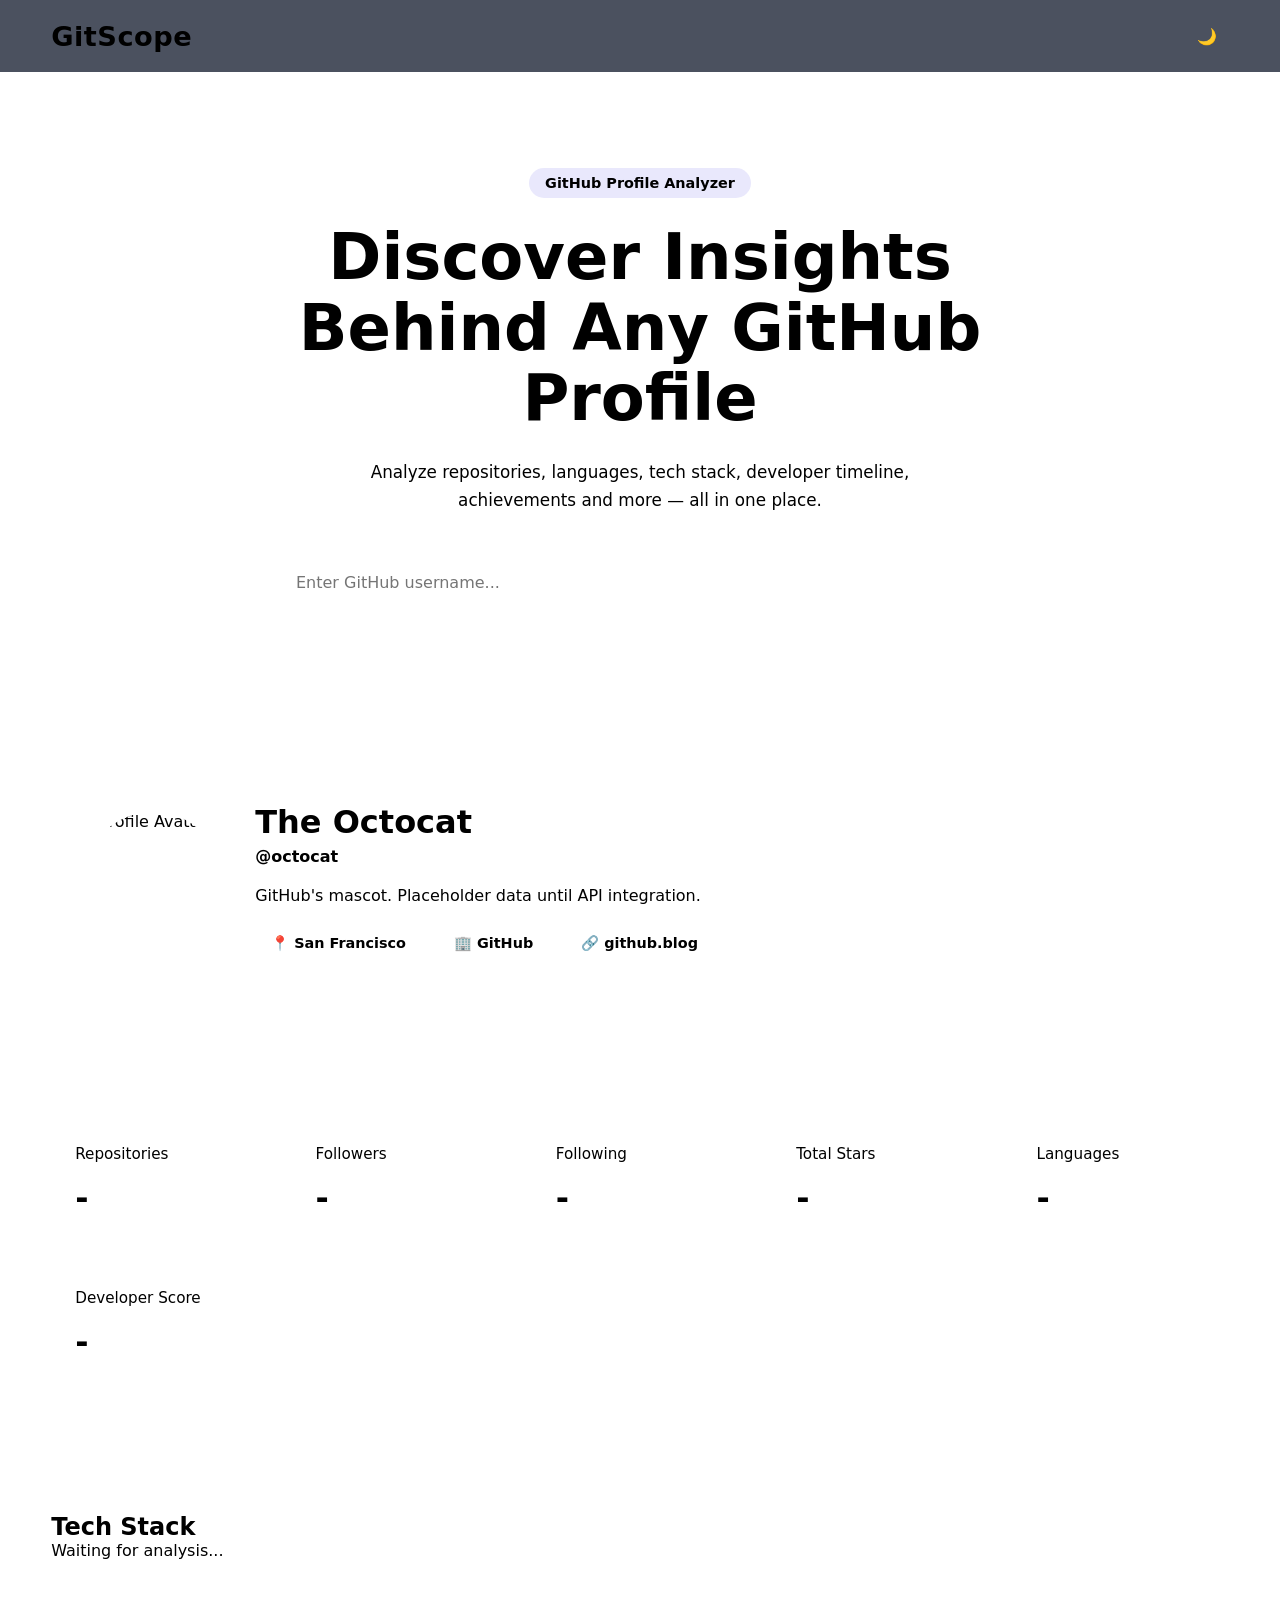
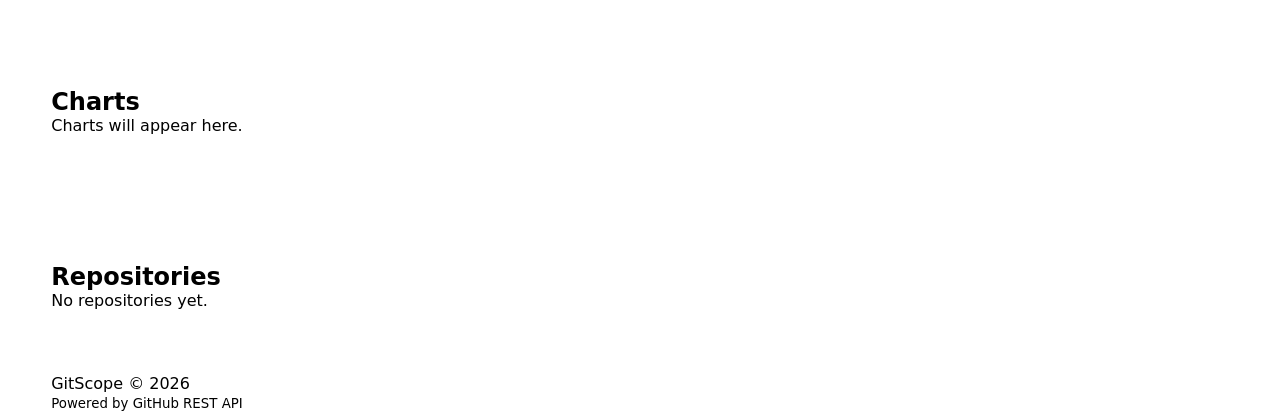
==== Index.html @ 9912577b "new project" ====
<!DOCTYPE html>
<html lang="en">
<head>
    <meta charset="UTF-8">
    <meta name="viewport" content="width=device-width, initial-scale=1.0">

    <title>GitScope - GitHub Profile Analyzer</title>

    <link rel="stylesheet" href="css/variables.css">
    <link rel="stylesheet" href="css/style.css">
    <link rel="stylesheet" href="css/components.css">
    <link rel="stylesheet" href="css/responsive.css">
</head>
<body>

    <!-- Header -->
    <header class="header">

        <div class="container">

            <div class="logo">
                <h1>GitScope</h1>
            </div>

            <nav class="nav">

                <button
                    id="theme-toggle"
                    aria-label="Toggle Theme">
                    🌙
                </button>

            </nav>

        </div>

    </header>

    <!-- Main -->
    <main>

        <!-- Hero -->
        <section id="hero" class="hero">

            <div class="container hero-content">

                <span class="badge">
                    GitHub Profile Analyzer
                </span>

                <h2>
                    Discover Insights Behind Any GitHub Profile
                </h2>

                <p>
                    Analyze repositories, languages, tech stack,
                    developer timeline, achievements and more —
                    all in one place.
                </p>

                <form id="search-form" autocomplete="off">

                    <input
                        id="username"
                        type="text"
                        placeholder="Enter GitHub username..."
                        required>

                    <button
                        id="search-button"
                        type="submit">
                        Analyze
                    </button>

                </form>

            </div>

        </section>

        <!-- Profile -->
        <section id="profile">

            <div class="container">

                <div class="profile-card">

                    <div class="profile-avatar">

                        <img
                            id="profile-avatar"
                            src="https://avatars.githubusercontent.com/u/583231?v=4"
                            alt="Profile Avatar">

                    </div>

                    <div class="profile-info">

                        <h2 id="profile-name">
                            The Octocat
                        </h2>

                        <span id="profile-login">
                            @octocat
                        </span>

                        <p id="profile-bio">
                            GitHub's mascot. Placeholder data until API integration.
                        </p>

                        <div class="profile-meta">

                            <span id="profile-location">
                                📍 San Francisco
                            </span>

                            <span id="profile-company">
                                🏢 GitHub
                            </span>

                            <span id="profile-blog">
                                🔗 github.blog
                            </span>

                        </div>

                    </div>

                </div>

            </div>

        </section>

        <!-- Stats -->
        <section id="stats">

            <div class="container">

                <div class="stats-grid">

                    <div class="stat-card">
                        <h3>Repositories</h3>
                        <span id="repo-count">-</span>
                    </div>

                    <div class="stat-card">
                        <h3>Followers</h3>
                        <span id="followers-count">-</span>
                    </div>

                    <div class="stat-card">
                        <h3>Following</h3>
                        <span id="following-count">-</span>
                    </div>

                    <div class="stat-card">
                        <h3>Total Stars</h3>
                        <span id="stars-count">-</span>
                    </div>

                    <div class="stat-card">
                        <h3>Languages</h3>
                        <span id="languages-count">-</span>
                    </div>

                    <div class="stat-card">
                        <h3>Developer Score</h3>
                        <span id="developer-score">-</span>
                    </div>

                </div>

            </div>

        </section>

        <!-- Tech Stack -->
        <section id="tech-stack">

            <div class="container">

                <h2>Tech Stack</h2>

                <div
                    id="tech-stack-container"
                    class="placeholder">

                    Waiting for analysis...

                </div>

            </div>

        </section>

        <!-- Charts -->
        <section id="charts">

            <div class="container">

                <h2>Charts</h2>

                <div
                    id="charts-container"
                    class="placeholder">

                    Charts will appear here.

                </div>

            </div>

        </section>

        <!-- Repositories -->
        <section id="repositories">

            <div class="container">

                <h2>Repositories</h2>

                <div
                    id="repositories-container"
                    class="placeholder">

                    No repositories yet.

                </div>

            </div>

        </section>

    </main>

    <!-- Footer -->
    <footer>

        <div class="container">

            <p>
                GitScope © 2026
            </p>

            <small>
                Powered by GitHub REST API
            </small>

        </div>

    </footer>

    <script type="module" src="js/app.js"></script>

</body>
</html>
---- css/variables.css ----
/* =========
   Colors
========= */

:root[data-theme="dark"]{

    --bg:#0F172A;
    --surface:#1E293B;
    --card:#334155;

    --text:#F8FAFC;
    --text-muted:#94A3B8;

    --primary:#4F46E5;
    --secondary:#06B6D4;
    --success:#22C55E;
    --danger:#EF4444;
    --warning:#F59E0B;

    --border:#334155;

    --shadow:
        0 10px 25px rgba(0,0,0,.25);

}

:root[data-theme="light"]{

    --bg:#F8FAFC;
    --surface:#FFFFFF;
    --card:#FFFFFF;

    --text:#0F172A;
    --text-muted:#64748B;

    --primary:#4F46E5;
    --secondary:#06B6D4;
    --success:#22C55E;
    --danger:#EF4444;
    --warning:#F59E0B;

    --border:#E2E8F0;

    --shadow:
        0 10px 25px rgba(0,0,0,.08);

}

/* =========
   Typography
========= */

:root{

    --font:
        Inter,
        system-ui,
        sans-serif;

    --fs-xs:.75rem;
    --fs-sm:.875rem;
    --fs-md:1rem;
    --fs-lg:1.25rem;
    --fs-xl:2rem;
    --fs-2xl:3rem;

}

/* =========
   Radius
========= */

:root{

    --radius-sm:8px;
    --radius-md:14px;
    --radius-lg:20px;

}

/* =========
   Spacing
========= */

:root{

    --space-1:.5rem;
    --space-2:1rem;
    --space-3:1.5rem;
    --space-4:2rem;
    --space-5:3rem;

}

/* =========
   Container
========= */

:root{

    --container:1200px;

}
---- css/style.css ----
*{

    margin:0;
    padding:0;
    box-sizing:border-box;

}

html{

    scroll-behavior:smooth;

}

body{

    background:var(--bg);

    color:var(--text);

    font-family:var(--font);

    transition:
        background .25s,
        color .25s;

}

.container{

    width:min(92%,var(--container));

    margin:auto;

}

section{

    padding:4rem 0;

}

button{

    border:none;

    cursor:pointer;

    font:inherit;

}

input{

    font:inherit;

    outline:none;

}

a{

    text-decoration:none;

    color:inherit;

}

img{

    display:block;

    max-width:100%;

}
---- css/components.css ----
/* ===========
   Header
=========== */

.header{

    position:sticky;
    top:0;
    z-index:1000;

    backdrop-filter:blur(12px);

    background:rgba(15,23,42,.75);

    border-bottom:1px solid var(--border);

}

[data-theme="light"] .header{

    background:rgba(255,255,255,.75);

}

.header .container{

    display:flex;

    justify-content:space-between;

    align-items:center;

    height:72px;

}

.logo h1{

    font-size:1.7rem;

    color:var(--primary);

    letter-spacing:.5px;

}

.nav{

    display:flex;

    align-items:center;

    gap:1rem;

}

#theme-toggle{

    width:44px;

    height:44px;

    display:flex;

    align-items:center;

    justify-content:center;

    border-radius:50%;

    background:var(--surface);

    color:var(--text);

    border:1px solid var(--border);

    transition:.25s;

}

#theme-toggle:hover{

    transform:rotate(15deg);

    background:var(--primary);

    color:white;

}

/* ==========================
   Hero
========================== */

.hero{

    padding:6rem 0;

}

.hero-content{

    display:flex;

    flex-direction:column;

    align-items:center;

    text-align:center;

    gap:1.5rem;

}

.badge{

    padding:.45rem 1rem;

    border-radius:999px;

    background:rgba(79,70,229,.12);

    color:var(--primary);

    font-size:.9rem;

    font-weight:600;

}

.hero h2{

    max-width:760px;

    font-size:clamp(2.2rem,5vw,4rem);

    line-height:1.1;

}

.hero p{

    max-width:650px;

    color:var(--text-muted);

    line-height:1.7;

    font-size:1.05rem;

}

#search-form{

    width:100%;

    max-width:720px;

    margin-top:1rem;

    display:flex;

    gap:1rem;

}

#username{

    flex:1;

    height:56px;

    padding:0 1rem;

    border-radius:14px;

    border:1px solid var(--border);

    background:var(--surface);

    color:var(--text);

    transition:.25s;

}

#username:focus{

    border-color:var(--primary);

    box-shadow:0 0 0 4px rgba(79,70,229,.15);

}

#search-form button{

    height:56px;

    padding:0 1.6rem;

    border-radius:14px;

    background:var(--primary);

    color:white;

    font-weight:600;

    transition:.25s;

}

#search-form button:hover{

    transform:translateY(-2px);

    opacity:.95;

}

/* ==========================
   Profile Card
========================== */

.profile-card{

    display:flex;

    align-items:center;

    gap:2rem;

    background:var(--surface);

    border:1px solid var(--border);

    border-radius:20px;

    padding:2rem;

    box-shadow:var(--shadow);

}

.profile-avatar img{

    width:140px;

    height:140px;

    border-radius:50%;

    object-fit:cover;

    border:4px solid var(--primary);

}

.profile-info{

    flex:1;

}

.profile-info h2{

    font-size:2rem;

    margin-bottom:.4rem;

}

.profile-info span{

    color:var(--primary);

    font-weight:600;

}

.profile-info p{

    margin:1rem 0;

    color:var(--text-muted);

    line-height:1.7;

}

.profile-meta{

    display:flex;

    flex-wrap:wrap;

    gap:1rem;

    margin-top:1rem;

}

.profile-meta span{

    background:var(--card);

    padding:.6rem 1rem;

    border-radius:10px;

    color:var(--text);

    font-size:.9rem;

}

/* ==========================
   Stats
========================== */

.stats-grid{

    display:grid;

    grid-template-columns:repeat(auto-fit,minmax(180px,1fr));

    gap:1.5rem;

}

.stat-card{

    background:var(--surface);

    border:1px solid var(--border);

    border-radius:18px;

    padding:1.5rem;

    box-shadow:var(--shadow);

    transition:
        transform .25s,
        border-color .25s;

}

.stat-card:hover{

    transform:translateY(-6px);

    border-color:var(--primary);

}

.stat-card h3{

    color:var(--text-muted);

    font-size:.95rem;

    font-weight:500;

    margin-bottom:1rem;

}

.stat-card span{

    font-size:2rem;

    font-weight:700;

    color:var(--primary);

}
---- css/responsive.css ----
/* ==================================
   Responsive Design
================================== */


/* ===========
   Large Tablets
=========== */

@media (max-width: 992px){

}


/* ===========
   Tablets
=========== */

@media (max-width: 768px){

    #search-form{

        flex-direction: column;

    }

    #search-form button{

        width: 100%;

    }

    .profile-card{

        flex-direction: column;

        text-align: center;

    }

    .profile-meta{

        justify-content: center;

    }

}


/* ===========
   Mobile
=========== */

@media (max-width: 576px){

}


/* ===========
   Small Mobile
=========== */

@media (max-width: 400px){

}
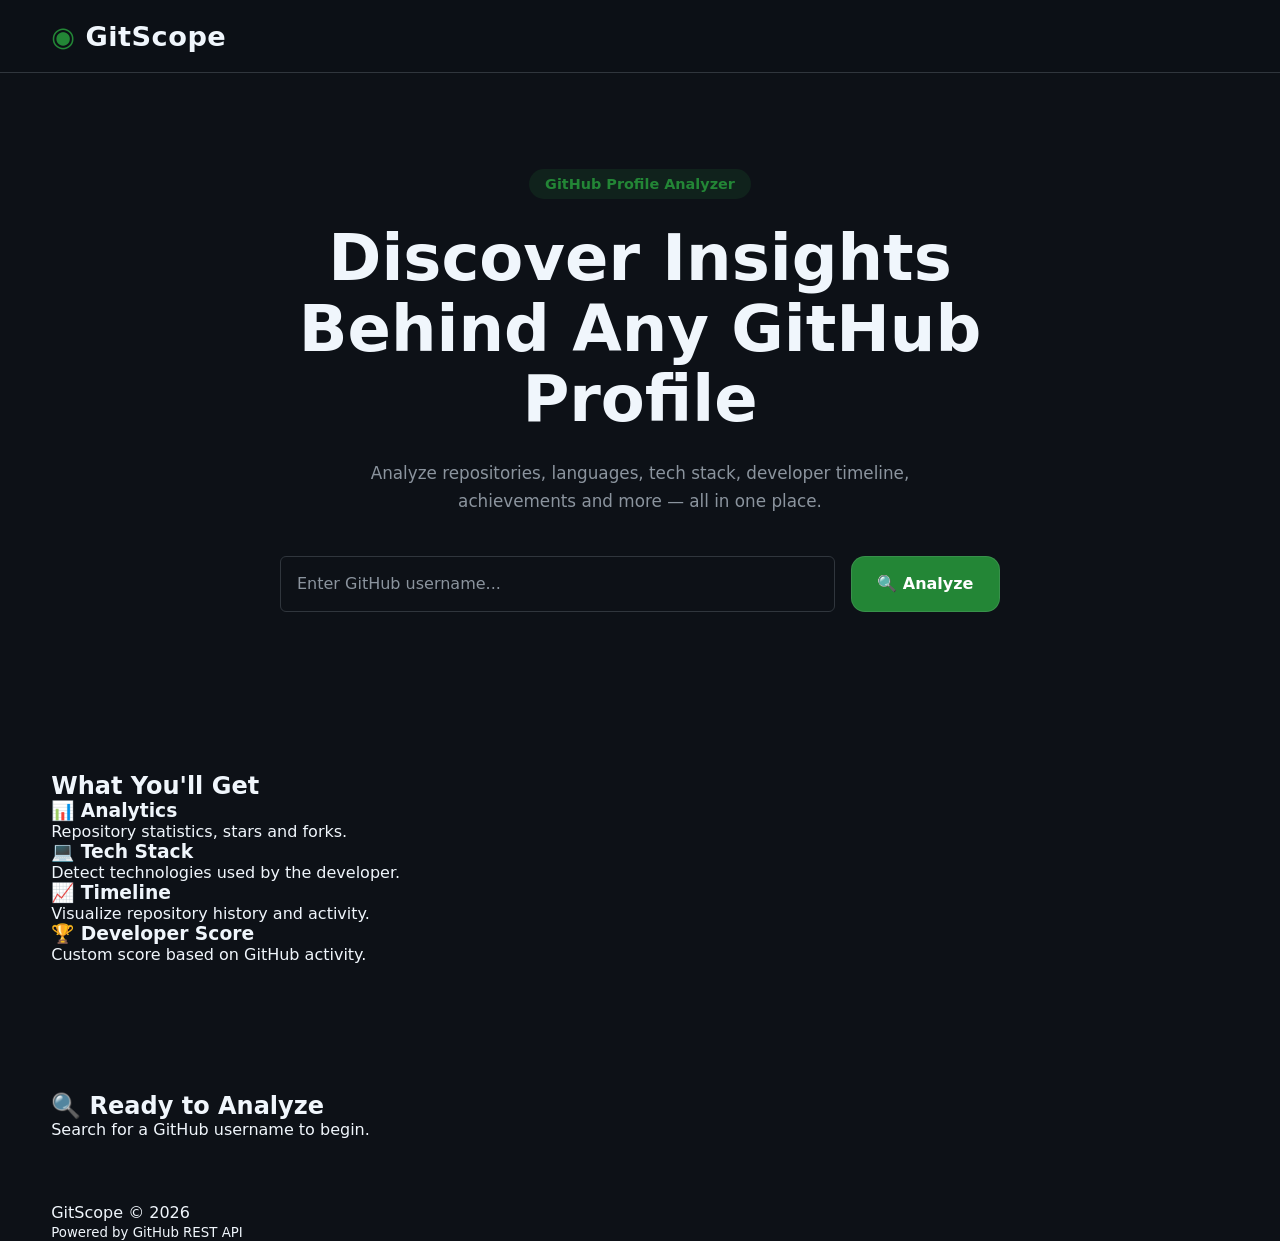
==== commit 20712afc: "Sprint 2 ✅ UI / UX" ====
--- a/Index.html
+++ b/Index.html
@@ -19,18 +19,16 @@
         <div class="container">
 
             <div class="logo">
-                <h1>GitScope</h1>
-            </div>
-
-            <nav class="nav">
-
-                <button
-                    id="theme-toggle"
-                    aria-label="Toggle Theme">
-                    🌙
-                </button>
-
-            </nav>
+
+    <h1>
+
+        <span class="logo-dot">◉</span>
+
+        <span class="logo-text">GitScope</span>
+
+    </h1>
+
+            </div>
 
         </div>
 
@@ -38,6 +36,7 @@
 
     <!-- Main -->
     <main>
+      
 
         <!-- Hero -->
         <section id="hero" class="hero">
@@ -60,17 +59,51 @@
 
                 <form id="search-form" autocomplete="off">
 
-                    <input
-                        id="username"
-                        type="text"
-                        placeholder="Enter GitHub username..."
-                        required>
-
-                    <button
-                        id="search-button"
-                        type="submit">
-                        Analyze
-                    </button>
+    <div class="search-box">
+
+        <input
+            id="username"
+            type="text"
+            placeholder="Enter GitHub username..."
+            required>
+
+        <button id="search-button" type="submit">
+    🔍 Analyze
+        </button>
+
+    </div>
+
+    <div
+        id="quick-search"
+        class="quick-search hidden">
+
+        <span>Try:</span>
+
+        <button
+            type="button"
+            class="quick-user">
+            octocat
+        </button>
+
+        <button
+            type="button"
+            class="quick-user">
+            torvalds
+        </button>
+
+        <button
+            type="button"
+            class="quick-user">
+            gaearon
+        </button>
+
+        <button
+            type="button"
+            class="quick-user">
+            sindresorhus
+        </button>
+
+    </div>
 
                 </form>
 
@@ -78,8 +111,95 @@
 
         </section>
 
-        <!-- Profile -->
-        <section id="profile">
+      <section id="features">
+
+    <div class="container">
+
+        <h2>
+
+            What You'll Get
+
+        </h2>
+
+        <div class="features-grid">
+
+            <div class="feature-card">
+
+                <h3>📊 Analytics</h3>
+
+                <p>
+                    Repository statistics,
+                    stars and forks.
+                </p>
+
+            </div>
+
+            <div class="feature-card">
+
+                <h3>💻 Tech Stack</h3>
+
+                <p>
+                    Detect technologies
+                    used by the developer.
+                </p>
+
+            </div>
+
+            <div class="feature-card">
+
+                <h3>📈 Timeline</h3>
+
+                <p>
+                    Visualize repository
+                    history and activity.
+                </p>
+
+            </div>
+
+            <div class="feature-card">
+
+                <h3>🏆 Developer Score</h3>
+
+                <p>
+                    Custom score based on
+                    GitHub activity.
+                </p>
+
+            </div>
+
+        </div>
+
+    </div>
+
+      </section>
+
+      <section id="empty-state">
+
+    <div class="container">
+
+        <div class="placeholder">
+
+            <h2>
+
+                🔍 Ready to Analyze
+
+            </h2>
+
+            <p>
+
+                Search for a GitHub username
+                to begin.
+
+            </p>
+
+        </div>
+
+    </div>
+
+      </section>
+      <section id="results" hidden>
+
+    <section id="profile">
 
             <div class="container">
 
@@ -88,40 +208,42 @@
                     <div class="profile-avatar">
 
                         <img
-                            id="profile-avatar"
-                            src="https://avatars.githubusercontent.com/u/583231?v=4"
-                            alt="Profile Avatar">
-
+    id="profile-avatar"
+    src=""
+    alt="GitHub Avatar"
+    hidden>
+  
                     </div>
 
                     <div class="profile-info">
 
                         <h2 id="profile-name">
-                            The Octocat
+                        
                         </h2>
 
                         <span id="profile-login">
-                            @octocat
+                            
                         </span>
 
                         <p id="profile-bio">
-                            GitHub's mascot. Placeholder data until API integration.
+                          
                         </p>
 
                         <div class="profile-meta">
 
                             <span id="profile-location">
-                                📍 San Francisco
+                               
                             </span>
 
                             <span id="profile-company">
-                                🏢 GitHub
+                                
                             </span>
 
-                            <span id="profile-blog">
-                                🔗 github.blog
-                            </span>
-
+                            <a
+    id="profile-blog"
+    target="_blank"
+    rel="noopener noreferrer">
+                            </a>
                         </div>
 
                     </div>
@@ -130,10 +252,9 @@
 
             </div>
 
-        </section>
-
-        <!-- Stats -->
-        <section id="stats">
+    </section>
+
+    <section id="stats">
 
             <div class="container">
 
@@ -173,12 +294,11 @@
 
             </div>
 
-        </section>
-
-        <!-- Tech Stack -->
-        <section id="tech-stack">
-
-            <div class="container">
+    </section>
+
+    <section id="tech-stack">
+
+    <div class="container">
 
                 <h2>Tech Stack</h2>
 
@@ -192,12 +312,12 @@
 
             </div>
 
-        </section>
-
-        <!-- Charts -->
-        <section id="charts">
-
-            <div class="container">
+
+    </section>
+
+    <section id="charts">
+
+        <div class="container">
 
                 <h2>Charts</h2>
 
@@ -211,12 +331,11 @@
 
             </div>
 
-        </section>
-
-        <!-- Repositories -->
-        <section id="repositories">
-
-            <div class="container">
+    </section>
+
+    <section id="repositories">
+
+        <div class="container">
 
                 <h2>Repositories</h2>
 
@@ -230,8 +349,10 @@
 
             </div>
 
-        </section>
-
+
+    </section>
+
+      </section>
     </main>
 
     <!-- Footer -->
--- a/css/variables.css
+++ b/css/variables.css
@@ -1,48 +1,30 @@
 /* =========
-   Colors
+   GitHub Dark Theme
 ========= */
 
-:root[data-theme="dark"]{
+:root{
 
-    --bg:#0F172A;
-    --surface:#1E293B;
-    --card:#334155;
+    --background:#0d1117;
 
-    --text:#F8FAFC;
-    --text-muted:#94A3B8;
+    --surface:#161b22;
 
-    --primary:#4F46E5;
-    --secondary:#06B6D4;
-    --success:#22C55E;
-    --danger:#EF4444;
-    --warning:#F59E0B;
+    --card:#21262d;
 
-    --border:#334155;
+    --border:#30363d;
 
-    --shadow:
-        0 10px 25px rgba(0,0,0,.25);
+    --text:#f0f6fc;
 
-}
+    --text-muted:#8b949e;
 
-:root[data-theme="light"]{
+    --primary:#238636;
 
-    --bg:#F8FAFC;
-    --surface:#FFFFFF;
-    --card:#FFFFFF;
+    --primary-hover:#2ea043;
 
-    --text:#0F172A;
-    --text-muted:#64748B;
+    --secondary:#58a6ff;
 
-    --primary:#4F46E5;
-    --secondary:#06B6D4;
-    --success:#22C55E;
-    --danger:#EF4444;
-    --warning:#F59E0B;
+    --danger:#da3633;
 
-    --border:#E2E8F0;
-
-    --shadow:
-        0 10px 25px rgba(0,0,0,.08);
+    --shadow:0 8px 24px rgba(0,0,0,.35);
 
 }
 
@@ -55,6 +37,9 @@
     --font:
         Inter,
         system-ui,
+        -apple-system,
+        BlinkMacSystemFont,
+        "Segoe UI",
         sans-serif;
 
     --fs-xs:.75rem;
@@ -72,9 +57,11 @@
 
 :root{
 
-    --radius-sm:8px;
-    --radius-md:14px;
-    --radius-lg:20px;
+    --radius-sm:6px;
+
+    --radius-md:8px;
+
+    --radius-lg:12px;
 
 }
 
@@ -85,9 +72,13 @@
 :root{
 
     --space-1:.5rem;
+
     --space-2:1rem;
+
     --space-3:1.5rem;
+
     --space-4:2rem;
+
     --space-5:3rem;
 
 }
--- a/css/style.css
+++ b/css/style.css
@@ -72,4 +72,9 @@
 
     max-width:100%;
 
+}
+
+body{
+    background:var(--background);
+    color:var(--text);
 }
--- a/css/components.css
+++ b/css/components.css
@@ -10,18 +10,12 @@
 
     backdrop-filter:blur(12px);
 
-    background:rgba(15,23,42,.75);
+    background:rgba(13,17,23,.9);
 
     border-bottom:1px solid var(--border);
 
 }
 
-[data-theme="light"] .header{
-
-    background:rgba(255,255,255,.75);
-
-}
-
 .header .container{
 
     display:flex;
@@ -38,9 +32,15 @@
 
     font-size:1.7rem;
 
+    color:var(--text);
+
+    letter-spacing:.5px;
+
+}
+
+.logo-dot{
+
     color:var(--primary);
-
-    letter-spacing:.5px;
 
 }
 
@@ -118,7 +118,7 @@
 
     border-radius:999px;
 
-    background:rgba(79,70,229,.12);
+    background:rgba(35,134,54,.15);
 
     color:var(--primary);
 
@@ -160,6 +160,12 @@
 
     display:flex;
 
+    justify-content:center;
+
+    align-items:center;
+
+    flex-wrap:wrap;
+
     gap:1rem;
 
 }
@@ -172,23 +178,29 @@
 
     padding:0 1rem;
 
-    border-radius:14px;
-
-    border:1px solid var(--border);
-
-    background:var(--surface);
-
-    color:var(--text);
-
-    transition:.25s;
+    background:#0d1117;
+
+    color:#e6edf3;
+
+    border:1px solid #30363d;
+
+    border-radius:6px;
+
+    transition:.2s;
+
+}
+
+#username::placeholder{
+
+    color:#8b949e;
 
 }
 
 #username:focus{
 
-    border-color:var(--primary);
-
-    box-shadow:0 0 0 4px rgba(79,70,229,.15);
+    border-color:#58a6ff;
+
+    box-shadow:0 0 0 3px rgba(88,166,255,.25);
 
 }
 
@@ -234,7 +246,7 @@
 
     border:1px solid var(--border);
 
-    border-radius:20px;
+    border-radius:12px;
 
     padding:2rem;
 
@@ -334,7 +346,7 @@
 
     border:1px solid var(--border);
 
-    border-radius:18px;
+    border-radius:12px;
 
     padding:1.5rem;
 
@@ -374,4 +386,191 @@
 
     color:var(--primary);
 
+}
+
+/* ==========================
+   Repository Cards
+========================== */
+
+#repositories-container{
+
+    display:grid;
+
+    gap:1rem;
+
+}
+
+.repository-card{
+
+    background:var(--surface);
+
+    border:1px solid var(--border);
+
+    border-radius:12px;
+
+    padding:1.5rem;
+
+    box-shadow:var(--shadow);
+
+}
+
+.repository-card h3{
+
+    margin-bottom:.75rem;
+
+    color:var(--primary);
+
+}
+
+.repository-card p{
+
+    color:var(--text-muted);
+
+    margin-bottom:1rem;
+
+    line-height:1.6;
+
+}
+
+.repository-meta{
+
+    display:flex;
+
+    gap:1rem;
+
+    flex-wrap:wrap;
+
+    margin-bottom:1rem;
+
+}
+
+.repository-card a{
+
+    display:inline-block;
+
+    padding:.6rem 1rem;
+
+    color:var(--text);
+
+    background:var(--card);
+
+    border:1px solid var(--border);
+
+    border-radius:8px;
+
+    transition:.2s;
+
+}
+
+.repository-card a:hover{
+
+    background:#30363d;
+
+}
+.repository-card a:hover{
+
+    opacity:.9;
+
+}
+
+/* ==========================
+   Quick Search
+========================== */
+
+.search-box{
+
+    display:flex;
+
+    width:100%;
+
+    align-items:center;
+
+    gap:1rem;
+
+}
+
+.quick-search{
+
+    margin-top:1rem;
+
+    display:flex;
+
+    flex-wrap:wrap;
+
+    gap:.75rem;
+
+    align-items:center;
+
+}
+
+.quick-user{
+
+    background:var(--surface);
+
+    border:1px solid var(--border);
+
+    color:var(--text);
+
+    padding:.45rem .9rem;
+
+    border-radius:999px;
+
+    cursor:pointer;
+
+    transition:.25s;
+
+}
+
+.quick-user:hover{
+
+    border-color:var(--primary);
+
+    color:var(--primary);
+
+}
+
+.hidden{
+
+    display:none;
+
+}
+
+#search-button{
+
+    height:56px;
+
+    background:var(--primary);
+
+    color:#fff;
+
+    border:1px solid rgba(240,246,252,.1);
+
+    border-radius:8px;
+
+    padding:0 28px;
+
+    font-size:1rem;
+
+    font-weight:600;
+
+    cursor:pointer;
+
+    transition:.2s;
+
+    box-shadow:none;
+
+}
+
+#search-button:hover{
+
+    background:var(--primary-hover);
+
+    transform:translateY(-1px);
+
+}
+
+#search-button:active{
+
+    transform:scale(.98);
+
 }
--- a/css/responsive.css
+++ b/css/responsive.css
@@ -62,4 +62,54 @@
 
 @media (max-width: 400px){
 
+}
+@media (max-width:768px){
+
+    .hero{
+        padding:3rem 1rem;
+    }
+
+    .hero h2{
+        font-size:2rem;
+        line-height:1.2;
+    }
+
+    .hero p{
+        font-size:1rem;
+    }
+
+    .search-box{
+        display:flex;
+        flex-direction:column;
+        width:100%;
+    }
+
+    #username,
+    #search-button{
+        width:100%;
+    }
+
+    .profile-card{
+        flex-direction:column;
+        text-align:center;
+    }
+
+    .profile-meta{
+        justify-content:center;
+    }
+
+    .features-grid{
+        display:grid;
+        grid-template-columns:1fr;
+        gap:1rem;
+    }
+
+    .stats-grid{
+        grid-template-columns:repeat(2,1fr);
+    }
+
+    .repository-card{
+        padding:1rem;
+    }
+
 }
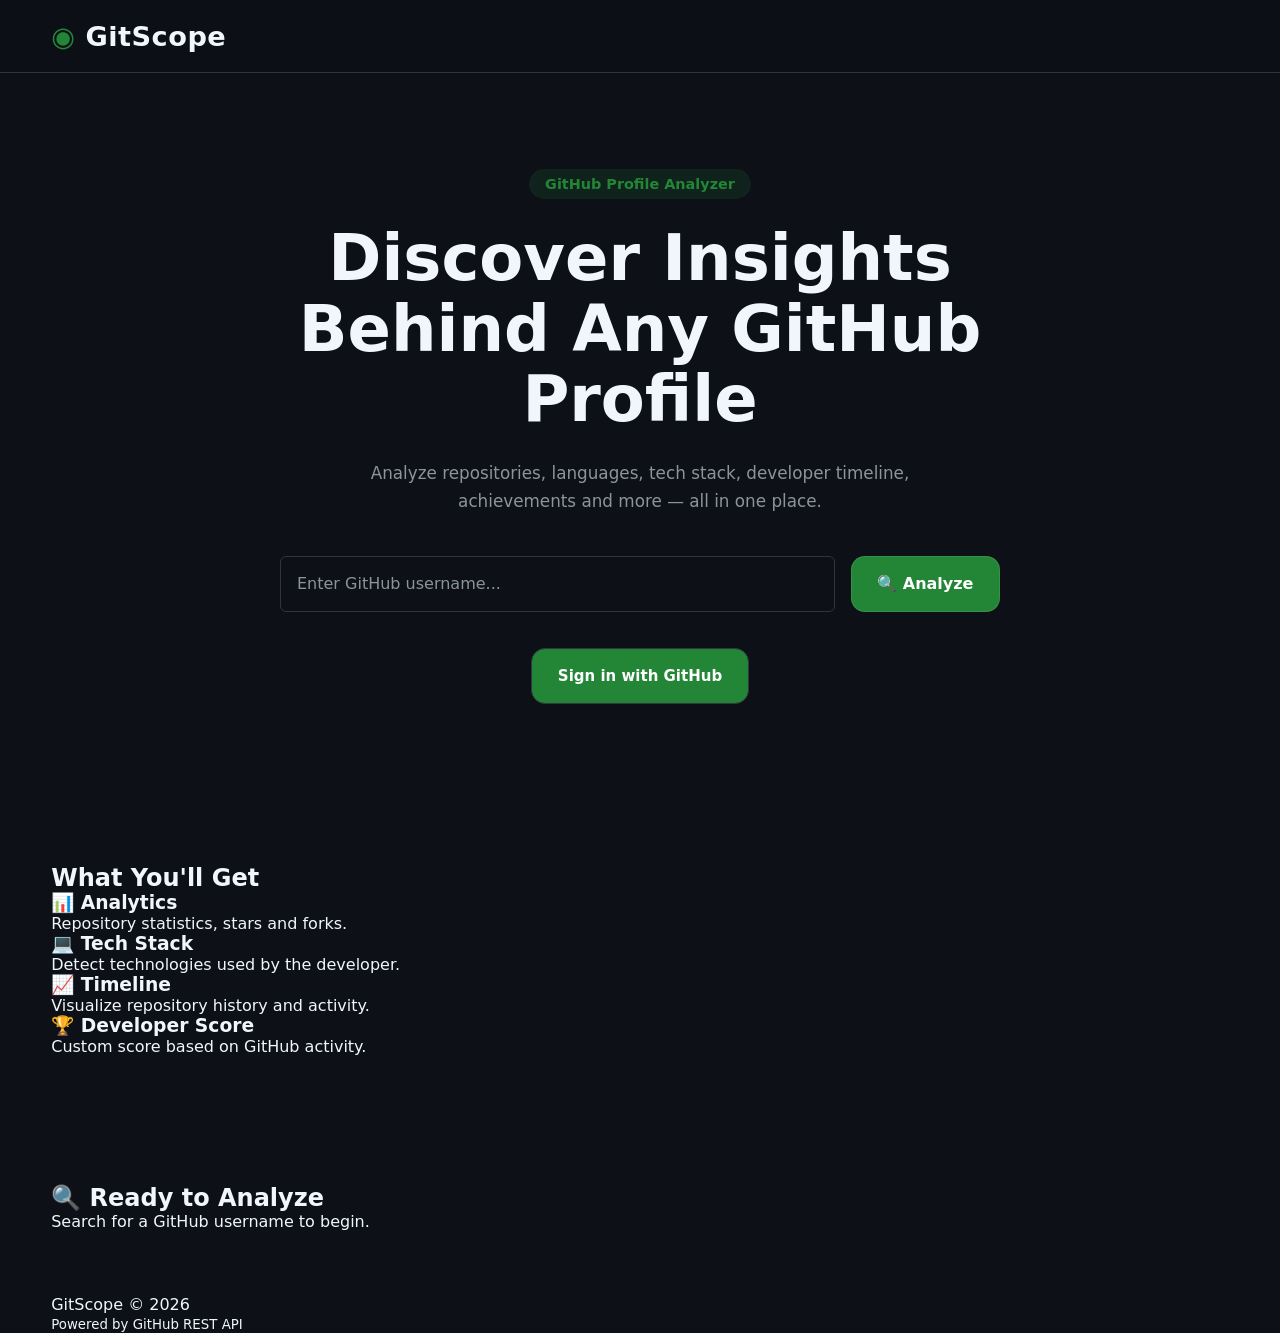
==== commit 317bd742: "Sprint 3 add some feature" ====
--- a/Index.html
+++ b/Index.html
@@ -72,7 +72,13 @@
         </button>
 
     </div>
-
+  <div class="auth-buttons">
+
+    <button id="github-login" type="button">
+        Sign in with GitHub
+    </button>
+
+  </div>
     <div
         id="quick-search"
         class="quick-search hidden">
--- a/css/components.css
+++ b/css/components.css
@@ -573,4 +573,74 @@
 
     transform:scale(.98);
 
+}
+
+.auth-buttons{
+    margin-top:20px;
+    display:flex;
+    justify-content:center;
+}
+
+#github-login{
+    display:flex;
+    align-items:center;
+    gap:10px;
+
+    background:#24292f;
+    color:#fff;
+
+    border:1px solid #30363d;
+    border-radius:8px;
+
+    padding:12px 22px;
+
+    font-size:15px;
+    font-weight:600;
+
+    cursor:pointer;
+    transition:.2s;
+}
+
+#github-login:hover{
+    background:#32383f;
+}
+
+#tech-stack-container{
+
+    display:flex;
+
+    flex-wrap:wrap;
+
+    gap:12px;
+
+    margin-top:20px;
+
+}
+
+.tech-badge{
+
+    background:#21262d;
+
+    color:#e6edf3;
+
+    border:1px solid #30363d;
+
+    padding:10px 18px;
+
+    border-radius:999px;
+
+    font-size:.95rem;
+
+    font-weight:600;
+
+    transition:.2s;
+
+}
+
+.tech-badge:hover{
+
+    border-color:#58a6ff;
+
+    transform:translateY(-2px);
+
 }
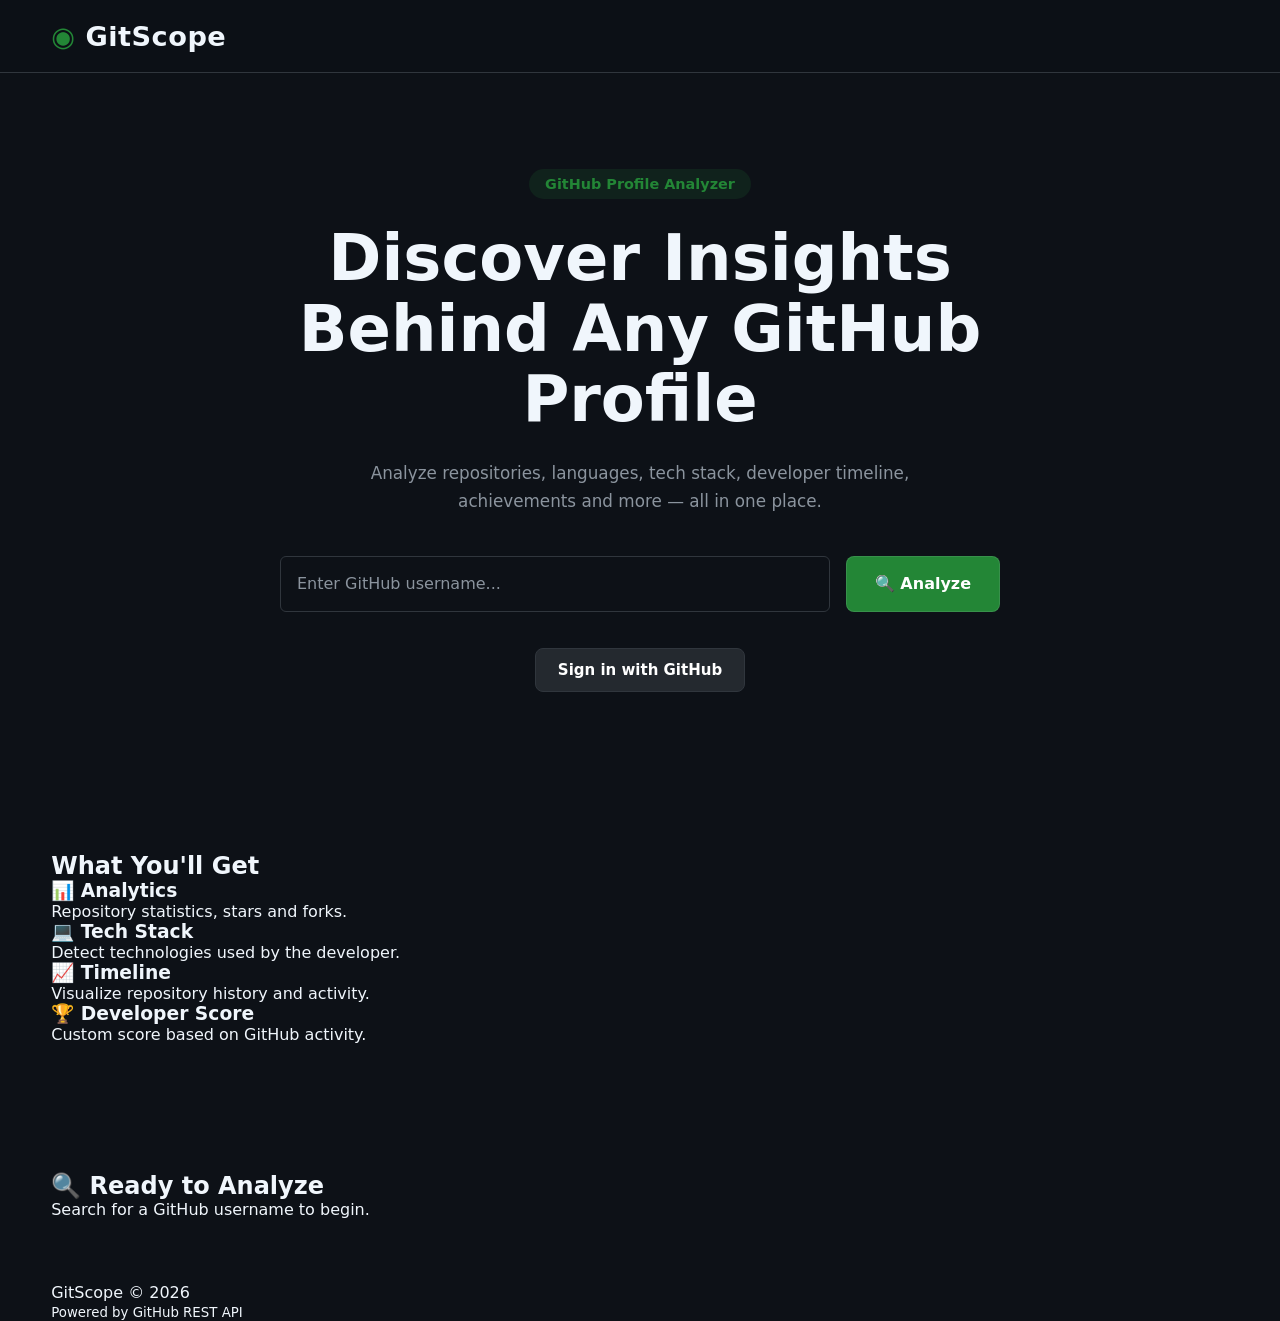
==== commit a0d42107: "Sprint 3 dune and  add some feature" ====
--- a/Index.html
+++ b/Index.html
@@ -57,7 +57,7 @@
                     all in one place.
                 </p>
 
-                <form id="search-form" autocomplete="off">
+                <form id="search-form" autocomplete="on">
 
     <div class="search-box">
 
@@ -79,40 +79,42 @@
     </button>
 
   </div>
-    <div
-        id="quick-search"
-        class="quick-search hidden">
-
-        <span>Try:</span>
-
-        <button
-            type="button"
-            class="quick-user">
-            octocat
-        </button>
-
-        <button
-            type="button"
-            class="quick-user">
-            torvalds
-        </button>
-
-        <button
-            type="button"
-            class="quick-user">
-            gaearon
-        </button>
-
-        <button
-            type="button"
-            class="quick-user">
-            sindresorhus
-        </button>
+    <div id="quick-search" class="quick-search hidden">
+
+    <span>⭐ Popular Developers</span>
+
+    <div id="popular-searches">
+
+        <button type="button" class="quick-user">octocat</button>
+        <button type="button" class="quick-user">torvalds</button>
+        <button type="button" class="quick-user">gaearon</button>
+        <button type="button" class="quick-user">sindresorhus</button>
+
+    </div>
+
+    <hr>
+
+    <span>🕘 Recent Searches</span>
+
+    <div id="recent-searches">
+
+</div>
+
+<button 
+    id="clear-history"
+    type="button">
+    🗑 Clear History
+</button>
+    
 
     </div>
 
                 </form>
-
+              
+                <div id="loading" class="loading" hidden>
+    <div class="spinner"></div>
+    <p>Analyzing GitHub profile...</p>
+                </div>
             </div>
 
         </section>
@@ -294,6 +296,10 @@
                     <div class="stat-card">
                         <h3>Developer Score</h3>
                         <span id="developer-score">-</span>
+                        <small id="developer-level">
+        Waiting...
+    </small>
+
                     </div>
 
                 </div>
@@ -377,7 +383,7 @@
         </div>
 
     </footer>
-
+    <script src="https://cdn.jsdelivr.net/npm/chart.js"></script>
     <script type="module" src="js/app.js"></script>
 
 </body>
--- a/css/components.css
+++ b/css/components.css
@@ -4,587 +4,431 @@
 
 .header{
 
-    position:sticky;
-    top:0;
-    z-index:1000;
-
-    backdrop-filter:blur(12px);
-
-    background:rgba(13,17,23,.9);
-
-    border-bottom:1px solid var(--border);
+    position: sticky;
+    top: 0;
+    z-index: 1000;
+
+    backdrop-filter: blur(12px);
+
+    background: rgba(13,17,23,.9);
+
+    border-bottom: 1px solid var(--border);
 
 }
 
 .header .container{
 
-    display:flex;
-
-    justify-content:space-between;
-
-    align-items:center;
-
-    height:72px;
+    display: flex;
+
+    justify-content: space-between;
+
+    align-items: center;
+
+    height: 72px;
 
 }
 
 .logo h1{
 
-    font-size:1.7rem;
-
+    font-size: 1.7rem;
+
+    color: var(--text);
+
+    letter-spacing: .5px;
+
+}
+
+.logo-dot{
+
+    color: var(--primary);
+
+}
+
+.nav{
+
+    display: flex;
+
+    align-items: center;
+
+    gap: 1rem;
+
+}
+
+#theme-toggle{
+
+    width: 44px;
+    height: 44px;
+
+    display: flex;
+
+    align-items: center;
+
+    justify-content: center;
+
+    border-radius: 50%;
+
+    background: var(--surface);
+
+    color: var(--text);
+
+    border: 1px solid var(--border);
+
+    transition: .25s;
+
+}
+
+#theme-toggle:hover{
+
+    transform: rotate(15deg);
+
+    background: var(--primary);
+
+    color: #fff;
+
+}
+/* ==========================
+   Hero
+========================== */
+
+.hero{
+    padding:6rem 0;
+}
+
+.hero-content{
+    display:flex;
+    flex-direction:column;
+    align-items:center;
+    gap:1.5rem;
+    text-align:center;
+}
+
+.badge{
+    padding:.45rem 1rem;
+    border-radius:999px;
+    background:rgba(35,134,54,.15);
+    color:var(--primary);
+    font-size:.9rem;
+    font-weight:600;
+}
+
+.hero h2{
+    max-width:760px;
+    font-size:clamp(2.2rem,5vw,4rem);
+    line-height:1.1;
+}
+
+.hero p{
+    max-width:650px;
+    color:var(--text-muted);
+    font-size:1.05rem;
+    line-height:1.7;
+}
+
+#search-form{
+    display:flex;
+    flex-wrap:wrap;
+    justify-content:center;
+    align-items:center;
+    gap:1rem;
+
+    width:100%;
+    max-width:720px;
+    margin-top:1rem;
+}
+
+#username{
+    flex:1;
+    height:56px;
+    padding:0 1rem;
+
+    color:#e6edf3;
+    background:#0d1117;
+
+    border:1px solid #30363d;
+    border-radius:6px;
+
+    transition:
+        border-color .2s,
+        box-shadow .2s;
+}
+
+#username::placeholder{
+    color:#8b949e;
+}
+
+#username:focus{
+    border-color:#58a6ff;
+    box-shadow:0 0 0 3px rgba(88,166,255,.25);
+}
+
+/* ==========================
+   Profile Card
+========================== */
+
+.profile-card{
+    display:flex;
+    align-items:center;
+    gap:2rem;
+
+    padding:2rem;
+
+    background:var(--surface);
+    border:1px solid var(--border);
+    border-radius:12px;
+
+    box-shadow:var(--shadow);
+}
+
+.profile-avatar img{
+    width:140px;
+    height:140px;
+
+    object-fit:cover;
+
+    border:4px solid var(--primary);
+    border-radius:50%;
+}
+
+.profile-info{
+    flex:1;
+}
+
+.profile-info h2{
+    margin-bottom:.4rem;
+    font-size:2rem;
+}
+
+.profile-info span{
+    color:var(--primary);
+    font-weight:600;
+}
+
+.profile-info p{
+    margin:1rem 0;
+
+    color:var(--text-muted);
+    line-height:1.7;
+}
+
+.profile-meta{
+    display:flex;
+    flex-wrap:wrap;
+    gap:1rem;
+
+    margin-top:1rem;
+}
+
+.profile-meta span{
+    display:inline-flex;
+    align-items:center;
+    gap:.35rem;
+
+    padding:.6rem 1rem;
+
+    background:var(--card);
     color:var(--text);
 
-    letter-spacing:.5px;
-
-}
-
-.logo-dot{
-
-    color:var(--primary);
-
-}
-
-.nav{
-
-    display:flex;
-
-    align-items:center;
-
-    gap:1rem;
-
-}
-
-#theme-toggle{
-
-    width:44px;
-
-    height:44px;
-
-    display:flex;
-
-    align-items:center;
-
-    justify-content:center;
-
-    border-radius:50%;
+    border-radius:10px;
+    font-size:.9rem;
+}
+
+/* ==========================
+   Stats
+========================== */
+
+.stats-grid{
+    display:grid;
+    grid-template-columns:repeat(auto-fit, minmax(180px, 1fr));
+    gap:1.5rem;
+}
+
+.stat-card{
+    padding:1.5rem;
 
     background:var(--surface);
-
-    color:var(--text);
-
-    border:1px solid var(--border);
-
-    transition:.25s;
-
-}
-
-#theme-toggle:hover{
-
-    transform:rotate(15deg);
-
-    background:var(--primary);
-
-    color:white;
-
-}
-
-/* ==========================
-   Hero
-========================== */
-
-.hero{
-
-    padding:6rem 0;
-
-}
-
-.hero-content{
-
-    display:flex;
-
-    flex-direction:column;
-
-    align-items:center;
-
-    text-align:center;
-
-    gap:1.5rem;
-
-}
-
-.badge{
-
-    padding:.45rem 1rem;
-
-    border-radius:999px;
-
-    background:rgba(35,134,54,.15);
-
-    color:var(--primary);
-
-    font-size:.9rem;
-
-    font-weight:600;
-
-}
-
-.hero h2{
-
-    max-width:760px;
-
-    font-size:clamp(2.2rem,5vw,4rem);
-
-    line-height:1.1;
-
-}
-
-.hero p{
-
-    max-width:650px;
-
-    color:var(--text-muted);
-
-    line-height:1.7;
-
-    font-size:1.05rem;
-
-}
-
-#search-form{
-
-    width:100%;
-
-    max-width:720px;
-
-    margin-top:1rem;
-
-    display:flex;
-
-    justify-content:center;
-
-    align-items:center;
-
-    flex-wrap:wrap;
-
-    gap:1rem;
-
-}
-
-#username{
-
-    flex:1;
-
-    height:56px;
-
-    padding:0 1rem;
-
-    background:#0d1117;
-
-    color:#e6edf3;
-
-    border:1px solid #30363d;
-
-    border-radius:6px;
-
-    transition:.2s;
-
-}
-
-#username::placeholder{
-
-    color:#8b949e;
-
-}
-
-#username:focus{
-
-    border-color:#58a6ff;
-
-    box-shadow:0 0 0 3px rgba(88,166,255,.25);
-
-}
-
-#search-form button{
-
-    height:56px;
-
-    padding:0 1.6rem;
-
-    border-radius:14px;
-
-    background:var(--primary);
-
-    color:white;
-
-    font-weight:600;
-
-    transition:.25s;
-
-}
-
-#search-form button:hover{
-
-    transform:translateY(-2px);
-
-    opacity:.95;
-
-}
-
-/* ==========================
-   Profile Card
-========================== */
-
-.profile-card{
-
-    display:flex;
-
-    align-items:center;
-
-    gap:2rem;
-
-    background:var(--surface);
-
-    border:1px solid var(--border);
-
+    border:1px solid var(--border);
     border-radius:12px;
-
-    padding:2rem;
-
-    box-shadow:var(--shadow);
-
-}
-
-.profile-avatar img{
-
-    width:140px;
-
-    height:140px;
-
-    border-radius:50%;
-
-    object-fit:cover;
-
-    border:4px solid var(--primary);
-
-}
-
-.profile-info{
-
-    flex:1;
-
-}
-
-.profile-info h2{
-
-    font-size:2rem;
-
-    margin-bottom:.4rem;
-
-}
-
-.profile-info span{
-
-    color:var(--primary);
-
-    font-weight:600;
-
-}
-
-.profile-info p{
-
-    margin:1rem 0;
-
-    color:var(--text-muted);
-
-    line-height:1.7;
-
-}
-
-.profile-meta{
-
-    display:flex;
-
-    flex-wrap:wrap;
-
-    gap:1rem;
-
-    margin-top:1rem;
-
-}
-
-.profile-meta span{
-
-    background:var(--card);
-
-    padding:.6rem 1rem;
-
-    border-radius:10px;
-
-    color:var(--text);
-
-    font-size:.9rem;
-
-}
-
-/* ==========================
-   Stats
-========================== */
-
-.stats-grid{
-
-    display:grid;
-
-    grid-template-columns:repeat(auto-fit,minmax(180px,1fr));
-
-    gap:1.5rem;
-
-}
-
-.stat-card{
-
-    background:var(--surface);
-
-    border:1px solid var(--border);
-
-    border-radius:12px;
-
-    padding:1.5rem;
 
     box-shadow:var(--shadow);
 
     transition:
         transform .25s,
         border-color .25s;
-
 }
 
 .stat-card:hover{
-
     transform:translateY(-6px);
-
     border-color:var(--primary);
-
 }
 
 .stat-card h3{
+    margin-bottom:1rem;
 
     color:var(--text-muted);
-
     font-size:.95rem;
-
     font-weight:500;
-
+}
+
+.stat-card span{
+    color:var(--primary);
+    font-size:2rem;
+    font-weight:700;
+}
+   
+/* ==========================
+   Repository Cards
+========================== */
+
+#repositories-container{
+    display:grid;
+    gap:1rem;
+}
+
+.repository-card{
+    padding:1.5rem;
+
+    background:var(--surface);
+    border:1px solid var(--border);
+    border-radius:12px;
+
+    box-shadow:var(--shadow);
+}
+
+.repository-card h3{
+    margin-bottom:.75rem;
+    color:var(--primary);
+}
+
+.repository-card p{
     margin-bottom:1rem;
 
-}
-
-.stat-card span{
-
-    font-size:2rem;
-
-    font-weight:700;
-
+    color:var(--text-muted);
+    line-height:1.6;
+}
+
+.repository-meta{
+    display:flex;
+    flex-wrap:wrap;
+    gap:1rem;
+
+    margin-bottom:1rem;
+}
+
+.repository-card a{
+    display:inline-block;
+
+    padding:.6rem 1rem;
+
+    color:var(--text);
+
+    background:var(--card);
+    border:1px solid var(--border);
+    border-radius:8px;
+
+    transition:.2s;
+}
+
+.repository-card a:hover{
+    background:#30363d;
+    opacity:.9;
+}
+
+/* ==========================
+   Search
+========================== */
+
+.search-box{
+    display:flex;
+    align-items:center;
+    gap:1rem;
+
+    width:100%;
+}
+
+.quick-search{
+    display:flex;
+    flex-wrap:wrap;
+    align-items:center;
+    gap:.75rem;
+
+    margin-top:1rem;
+}
+
+.quick-user{
+    padding:.45rem .9rem;
+
+    background:var(--surface);
+    color:var(--text);
+
+    border:1px solid var(--border);
+    border-radius:999px;
+
+    cursor:pointer;
+    transition:.25s;
+}
+
+.quick-user:hover{
+    border-color:var(--primary);
     color:var(--primary);
-
-}
-
-/* ==========================
-   Repository Cards
-========================== */
-
-#repositories-container{
-
-    display:grid;
-
-    gap:1rem;
-
-}
-
-.repository-card{
-
-    background:var(--surface);
-
-    border:1px solid var(--border);
-
-    border-radius:12px;
-
-    padding:1.5rem;
-
-    box-shadow:var(--shadow);
-
-}
-
-.repository-card h3{
-
-    margin-bottom:.75rem;
-
-    color:var(--primary);
-
-}
-
-.repository-card p{
-
-    color:var(--text-muted);
-
-    margin-bottom:1rem;
-
-    line-height:1.6;
-
-}
-
-.repository-meta{
-
-    display:flex;
-
-    gap:1rem;
-
-    flex-wrap:wrap;
-
-    margin-bottom:1rem;
-
-}
-
-.repository-card a{
-
-    display:inline-block;
-
-    padding:.6rem 1rem;
-
-    color:var(--text);
-
-    background:var(--card);
-
-    border:1px solid var(--border);
-
+}
+
+.hidden{
+    display:none;
+}
+
+#search-button{
+    height:56px;
+    padding:0 28px;
+
+    background:var(--primary);
+    color:#fff;
+
+    border:1px solid rgba(240,246,252,.1);
     border-radius:8px;
 
+    font-size:1rem;
+    font-weight:600;
+
+    cursor:pointer;
     transition:.2s;
-
-}
-
-.repository-card a:hover{
-
-    background:#30363d;
-
-}
-.repository-card a:hover{
-
-    opacity:.9;
-
-}
-
-/* ==========================
-   Quick Search
-========================== */
-
-.search-box{
-
-    display:flex;
-
-    width:100%;
-
-    align-items:center;
-
-    gap:1rem;
-
-}
-
-.quick-search{
-
-    margin-top:1rem;
-
-    display:flex;
-
-    flex-wrap:wrap;
-
-    gap:.75rem;
-
-    align-items:center;
-
-}
-
-.quick-user{
-
-    background:var(--surface);
-
-    border:1px solid var(--border);
-
-    color:var(--text);
-
-    padding:.45rem .9rem;
-
-    border-radius:999px;
-
-    cursor:pointer;
-
-    transition:.25s;
-
-}
-
-.quick-user:hover{
-
-    border-color:var(--primary);
-
-    color:var(--primary);
-
-}
-
-.hidden{
-
-    display:none;
-
-}
-
-#search-button{
-
-    height:56px;
-
-    background:var(--primary);
-
-    color:#fff;
-
-    border:1px solid rgba(240,246,252,.1);
-
-    border-radius:8px;
-
-    padding:0 28px;
-
-    font-size:1rem;
-
-    font-weight:600;
-
-    cursor:pointer;
-
-    transition:.2s;
-
-    box-shadow:none;
-
 }
 
 #search-button:hover{
-
     background:var(--primary-hover);
-
     transform:translateY(-1px);
-
 }
 
 #search-button:active{
-
     transform:scale(.98);
+}
+
+#search-button:disabled{
+
+    opacity:.6;
+
+    cursor:not-allowed;
+
+    transform:none;
 
 }
 
 .auth-buttons{
+    display:flex;
+    justify-content:center;
+
     margin-top:20px;
-    display:flex;
-    justify-content:center;
-}
+}
+
+/* ==========================
+   GitHub Login Button
+========================== */
 
 #github-login{
     display:flex;
     align-items:center;
     gap:10px;
+
+    padding:12px 22px;
 
     background:#24292f;
     color:#fff;
@@ -592,8 +436,6 @@
     border:1px solid #30363d;
     border-radius:8px;
 
-    padding:12px 22px;
-
     font-size:15px;
     font-weight:600;
 
@@ -604,43 +446,229 @@
 #github-login:hover{
     background:#32383f;
 }
+#github-login:active{
+    transform:scale(.98);
+}
+
+/* ==========================
+   Tech Stack
+========================== */
 
 #tech-stack-container{
-
-    display:flex;
-
-    flex-wrap:wrap;
-
-    gap:12px;
+    display:grid;
+    grid-template-columns:repeat(auto-fit, minmax(180px,1fr));
+    gap:1rem;
 
     margin-top:20px;
-
 }
 
 .tech-badge{
-
-    background:#21262d;
-
-    color:#e6edf3;
-
-    border:1px solid #30363d;
-
-    padding:10px 18px;
-
+    display:flex;
+    flex-direction:column;
+    gap:.7rem;
+
+    padding:1rem;
+
+    background:var(--surface);
+    border:1px solid var(--border);
+    border-radius:12px;
+
+    transition:.2s;
+}
+
+.tech-badge:hover{
+    border-color:var(--primary);
+    transform:translateY(-3px);
+}
+
+.tech-header{
+    display:flex;
+    justify-content:space-between;
+    align-items:center;
+}
+
+.tech-badge strong{
+    color:var(--text);
+}
+
+.tech-badge span,
+.tech-badge small{
+    color:var(--text-muted);
+    font-size:.9rem;
+}
+
+.tech-progress{
+    width:100%;
+    height:8px;
+
+    background:var(--border);
     border-radius:999px;
 
-    font-size:.95rem;
+    overflow:hidden;
+}
+
+.tech-progress-bar{
+    height:100%;
+
+    background:var(--primary);
+    border-radius:999px;
+
+    transition:width .4s ease;
+}
+
+/* ==========================
+   Charts
+========================== */
+
+#charts-container{
+    display:grid;
+    grid-template-columns:repeat(auto-fit, minmax(320px,1fr));
+    gap:2rem;
+
+    max-width:650px;
+    margin:2rem auto 0;
+    padding:2rem;
+}
+
+.chart-card{
+    padding:1.5rem;
+
+    background:var(--surface);
+    border:1px solid var(--border);
+    border-radius:16px;
+
+    box-shadow:var(--shadow);
+}
+
+.chart-card h3{
+    margin-bottom:1rem;
+    text-align:center;
+}
+/* ==========================
+   Developer Level
+========================== */
+
+#developer-level{
+
+    display:block;
+
+    margin-top:.6rem;
+
+    font-size:.9rem;
+
+    color:var(--text-muted);
 
     font-weight:600;
 
+}
+
+
+/* ==========================
+   Error Message
+========================== */
+
+.error-message{
+
+    margin-top:1rem;
+
+    padding:.9rem 1rem;
+
+    border-radius:10px;
+
+    background:#3b1111;
+
+    color:#ffb4b4;
+
+    border:1px solid #8b2d2d;
+
+    text-align:center;
+
+    font-weight:600;
+
+}
+
+
+/* ==========================
+   Loading
+========================== */
+
+.loading{
+
+    display:flex;
+
+    flex-direction:column;
+
+    align-items:center;
+
+    justify-content:center;
+
+    gap:1rem;
+
+    margin-top:2rem;
+
+}
+
+.spinner{
+
+    width:42px;
+
+    height:42px;
+
+    border:4px solid rgba(255,255,255,.15);
+
+    border-top:4px solid #58a6ff;
+
+    border-radius:50%;
+
+    animation:spin .8s linear infinite;
+
+}
+
+@keyframes spin{
+
+    to{
+
+        transform:rotate(360deg);
+
+    }
+
+}
+
+
+/* ==========================
+   Hidden Elements
+========================== */
+
+[hidden]{
+
+    display:none !important;
+
+}
+
+#clear-history {
+
+    background:transparent;
+
+    color:var(--text-muted);
+
+    border:1px solid var(--border);
+
+    padding:.45rem 1rem;
+
+    border-radius:8px;
+
+    cursor:pointer;
+
+    margin-top:.5rem;
+
     transition:.2s;
 
 }
 
-.tech-badge:hover{
-
-    border-color:#58a6ff;
-
-    transform:translateY(-2px);
+#clear-history:hover {
+
+    color:#ff7b72;
+
+    border-color:#ff7b72;
 
 }
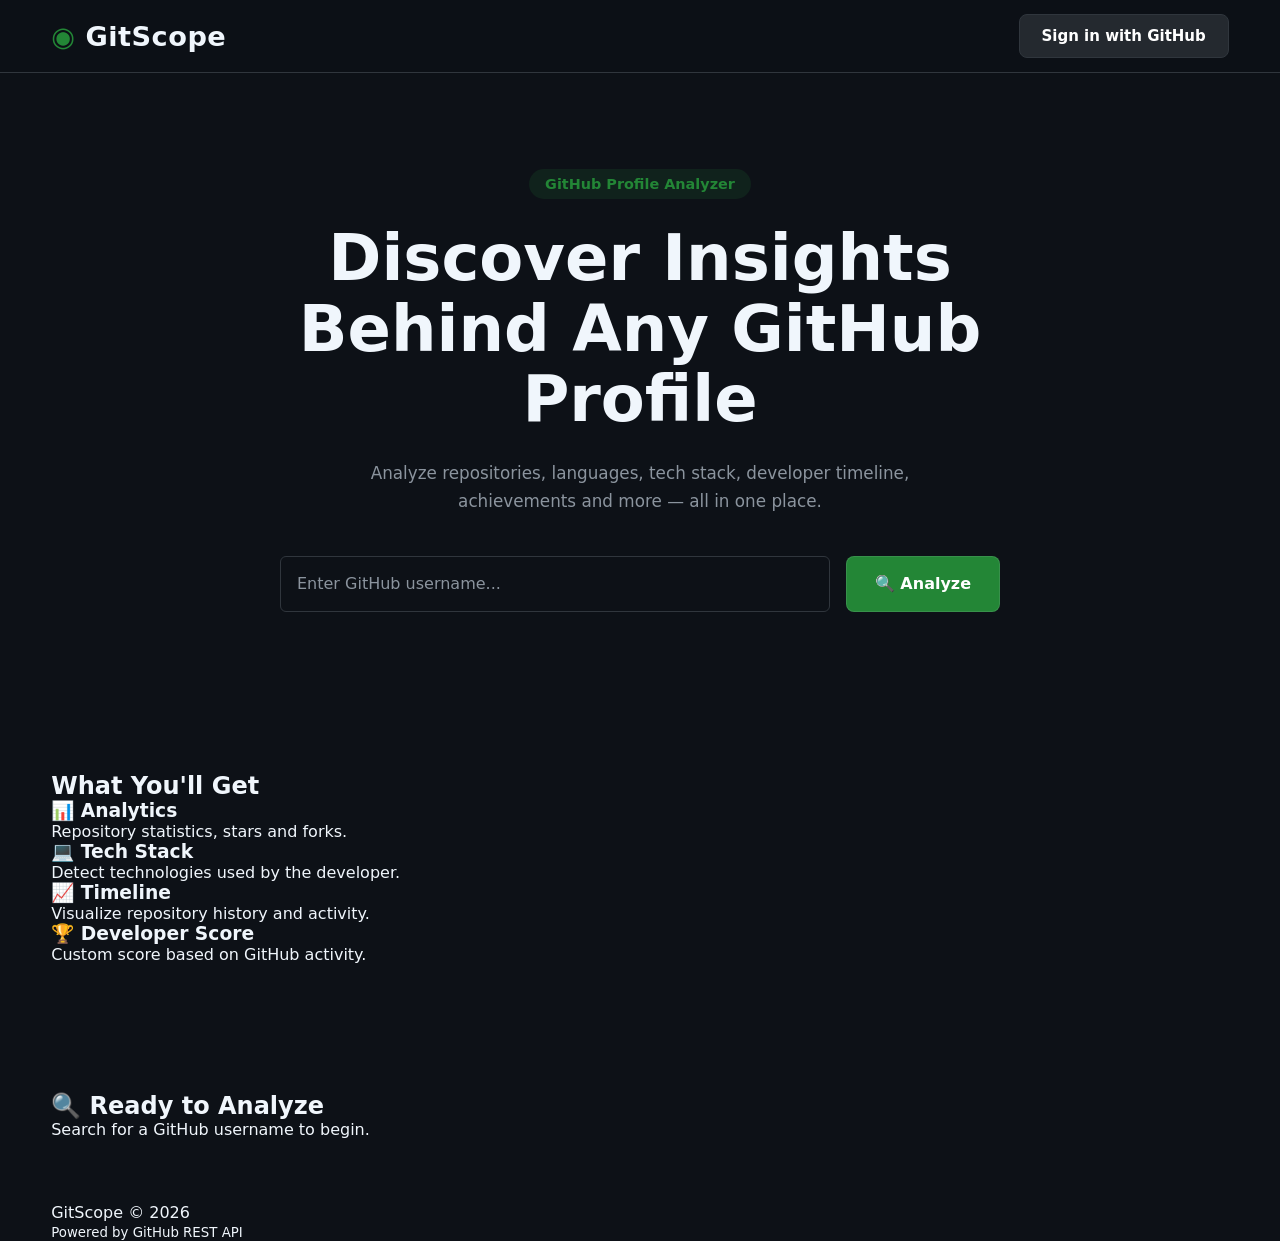
==== commit 5fa7cde2: "done withe sprint4" ====
--- a/Index.html
+++ b/Index.html
@@ -13,24 +13,44 @@
 </head>
 <body>
 
-    <!-- Header -->
     <header class="header">
 
-        <div class="container">
-
-            <div class="logo">
-
-    <h1>
-
-        <span class="logo-dot">◉</span>
-
-        <span class="logo-text">GitScope</span>
-
-    </h1>
-
-            </div>
-
-        </div>
+    <div class="container">
+
+        <div class="logo">
+
+            <h1>
+
+                <span class="logo-dot">◉</span>
+
+                <span class="logo-text">GitScope</span>
+
+            </h1>
+
+        </div>
+
+        <div class="header-actions">
+
+            <button id="github-login">
+
+                Sign in with GitHub
+
+            </button>
+
+            <div id="github-user" hidden>
+
+                <img
+                    id="github-user-avatar"
+                    src=""
+                    alt="GitHub Avatar">
+
+                <span id="github-user-name"></span>
+
+            </div>
+
+        </div>
+
+    </div>
 
     </header>
 
@@ -72,13 +92,7 @@
         </button>
 
     </div>
-  <div class="auth-buttons">
-
-    <button id="github-login" type="button">
-        Sign in with GitHub
-    </button>
-
-  </div>
+  
     <div id="quick-search" class="quick-search hidden">
 
     <span>⭐ Popular Developers</span>
@@ -229,9 +243,16 @@
                         
                         </h2>
 
-                        <span id="profile-login">
-                            
-                        </span>
+                        <span id="profile-login"></span>
+
+<small
+    id="own-profile"
+    hidden>
+
+    ✨ This is your profile
+
+</small>
+                          
 
                         <p id="profile-bio">
                           
@@ -327,6 +348,8 @@
 
     </section>
 
+    
+
     <section id="charts">
 
         <div class="container">
@@ -347,20 +370,23 @@
 
     <section id="repositories">
 
-        <div class="container">
-
-                <h2>Repositories</h2>
-
-                <div
-                    id="repositories-container"
-                    class="placeholder">
-
-                    No repositories yet.
-
-                </div>
-
-            </div>
-
+    <div class="container">
+
+        <h2>Repositories & Timeline</h2>
+
+        <p class="section-description">
+            Browse repositories with creation and last update history.
+        </p>
+
+        <div
+            id="repositories-container"
+            class="placeholder">
+
+            No repositories yet.
+
+        </div>
+
+    </div>
 
     </section>
 
--- a/css/components.css
+++ b/css/components.css
@@ -84,6 +84,48 @@
     background: var(--primary);
 
     color: #fff;
+
+}
+
+.header-actions{
+
+    display:flex;
+
+    align-items:center;
+
+    gap:1rem;
+
+}
+
+#github-user{
+
+    display:flex;
+
+    align-items:center;
+
+    gap:.75rem;
+
+}
+
+#github-user-avatar{
+
+    width:40px;
+
+    height:40px;
+
+    border-radius:50%;
+
+    border:2px solid var(--primary);
+
+    object-fit:cover;
+
+}
+
+#github-user-name{
+
+    color:var(--text);
+
+    font-weight:600;
 
 }
 /* ==========================
@@ -280,57 +322,139 @@
 ========================== */
 
 #repositories-container{
+
     display:grid;
+
+    gap:1.5rem;
+
+}
+
+.repository-card{
+
+    display:flex;
+
+    flex-direction:column;
+
     gap:1rem;
-}
-
-.repository-card{
-    padding:1.5rem;
+
+    padding:1.6rem;
 
     background:var(--surface);
+
     border:1px solid var(--border);
-    border-radius:12px;
+
+    border-radius:16px;
 
     box-shadow:var(--shadow);
+
+    transition:
+        transform .25s,
+        border-color .25s,
+        box-shadow .25s;
+
+}
+
+.repository-card:hover{
+
+    transform:translateY(-6px);
+
+    border-color:var(--primary);
+
+    box-shadow:0 12px 30px rgba(0,0,0,.25);
+
 }
 
 .repository-card h3{
-    margin-bottom:.75rem;
+
+    margin:0;
+
+    font-size:1.3rem;
+
     color:var(--primary);
+
 }
 
 .repository-card p{
-    margin-bottom:1rem;
+
+    margin:0;
 
     color:var(--text-muted);
-    line-height:1.6;
+
+    line-height:1.7;
+
 }
 
 .repository-meta{
-    display:flex;
+
+    display:flex;
+
     flex-wrap:wrap;
-    gap:1rem;
-
-    margin-bottom:1rem;
+
+    gap:.75rem;
+
+}
+
+.repository-timeline{
+
+    display:flex;
+
+    flex-wrap:wrap;
+
+    gap:.75rem;
+
+}
+
+.repository-meta span,
+.repository-timeline span{
+
+    display:inline-flex;
+
+    align-items:center;
+
+    gap:.35rem;
+
+    padding:.45rem .85rem;
+
+    background:var(--card);
+
+    border:1px solid var(--border);
+
+    border-radius:999px;
+
+    font-size:.9rem;
+
+    font-weight:600;
+
 }
 
 .repository-card a{
-    display:inline-block;
-
-    padding:.6rem 1rem;
-
-    color:var(--text);
-
-    background:var(--card);
-    border:1px solid var(--border);
-    border-radius:8px;
-
-    transition:.2s;
+
+    align-self:flex-start;
+
+    padding:.75rem 1.2rem;
+
+    background:var(--primary);
+
+    color:#fff;
+
+    text-decoration:none;
+
+    border-radius:10px;
+
+    font-weight:600;
+
+    transition:
+        background .25s,
+        transform .25s;
+
 }
 
 .repository-card a:hover{
-    background:#30363d;
-    opacity:.9;
+
+    background:var(--primary-hover);
+
+    transform:translateY(-2px);
+
 }
 
 /* ==========================
@@ -671,4 +795,6 @@
 
     border-color:#ff7b72;
 
-}+}
+
+
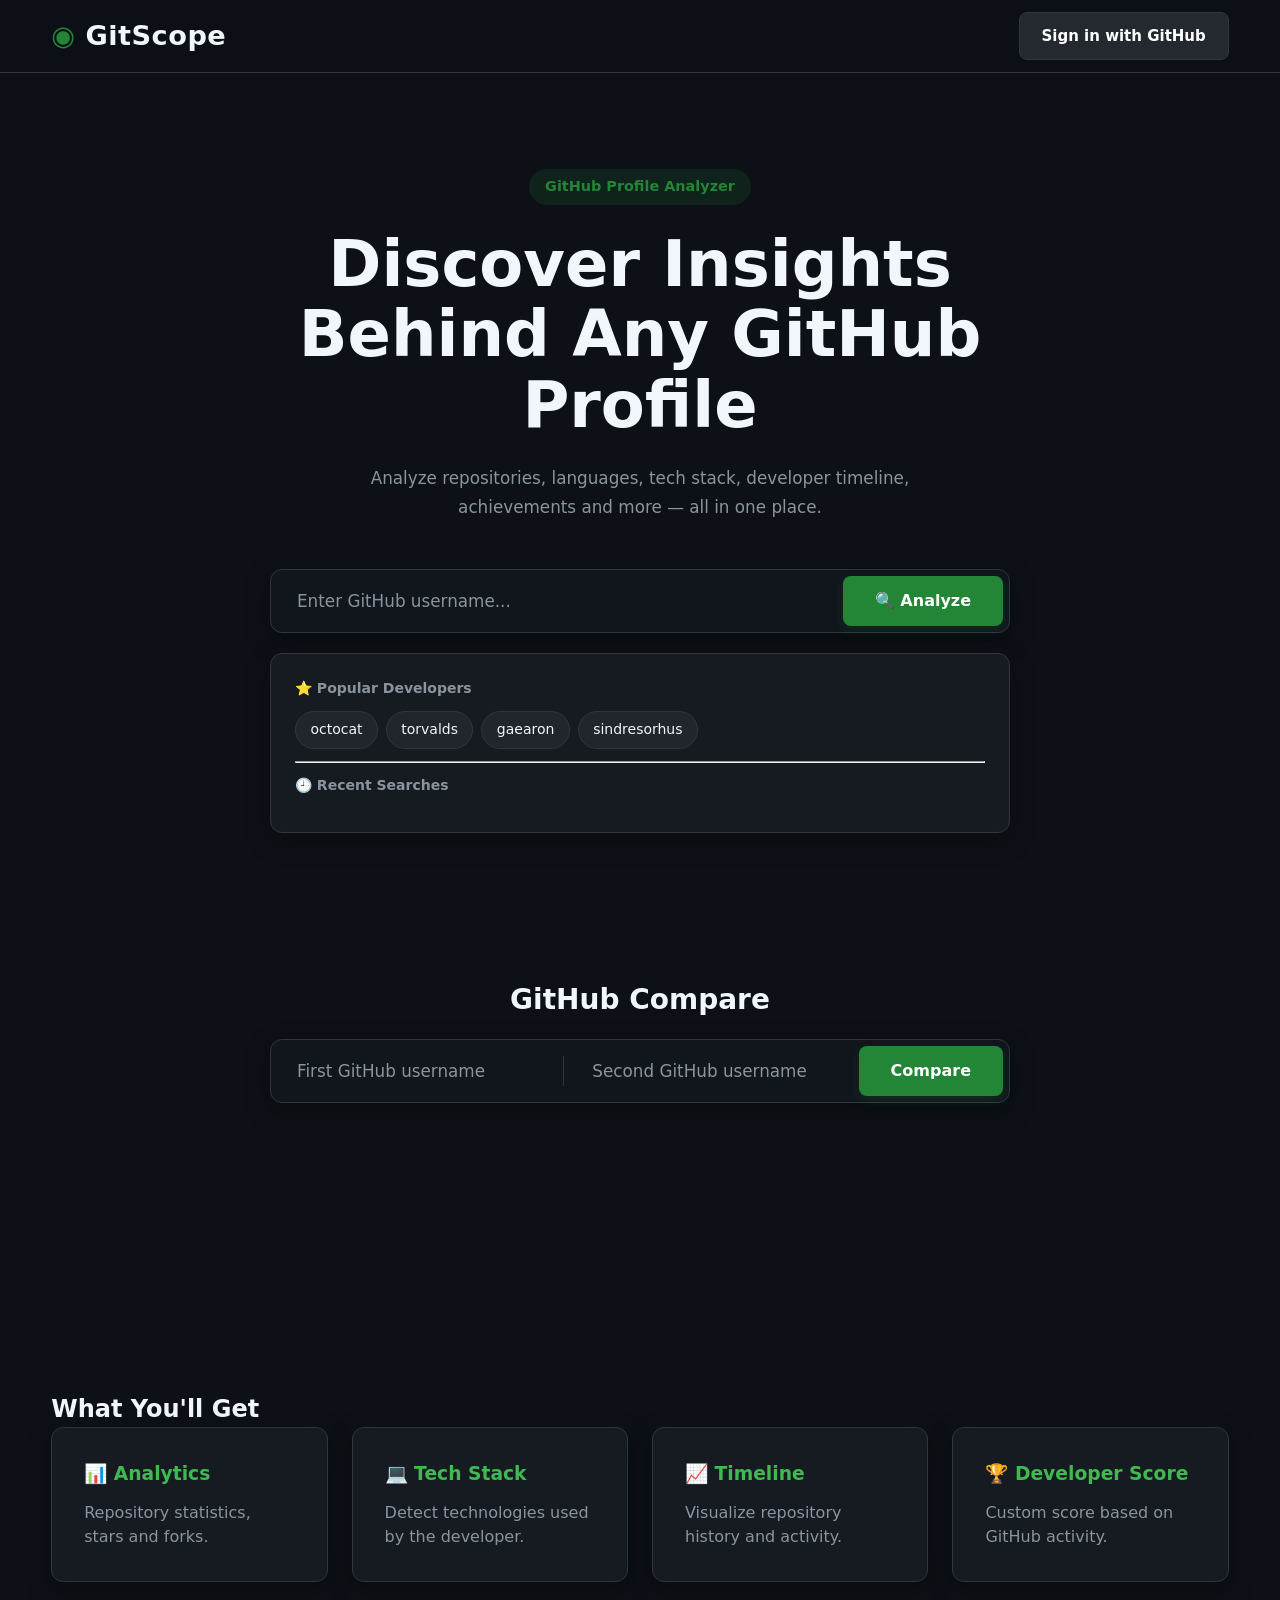
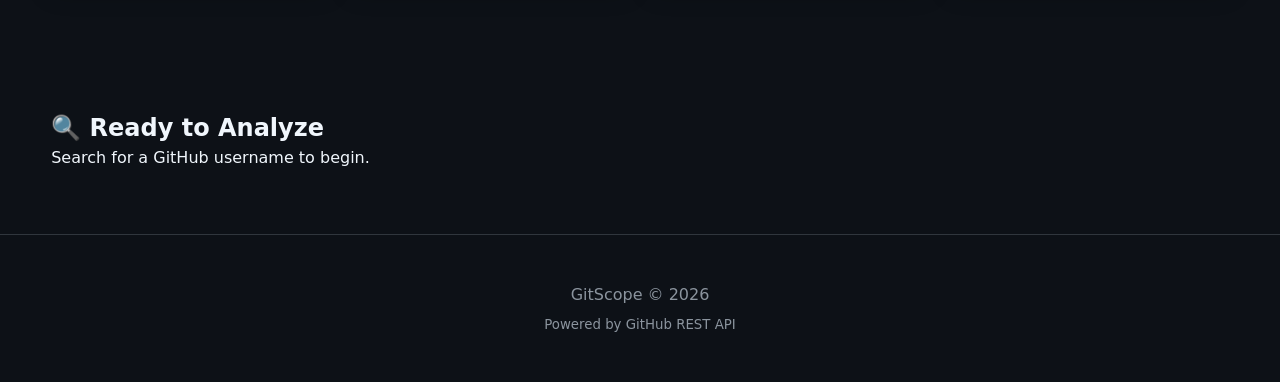
==== commit 5816bb55: "ready to lunch" ====
--- a/Index.html
+++ b/Index.html
@@ -3,9 +3,7 @@
 <head>
     <meta charset="UTF-8">
     <meta name="viewport" content="width=device-width, initial-scale=1.0">
-
     <title>GitScope - GitHub Profile Analyzer</title>
-
     <link rel="stylesheet" href="css/variables.css">
     <link rel="stylesheet" href="css/style.css">
     <link rel="stylesheet" href="css/components.css">
@@ -13,404 +11,226 @@
 </head>
 <body>
 
+    <!-- Header -->
     <header class="header">
-
-    <div class="container">
-
-        <div class="logo">
-
-            <h1>
-
-                <span class="logo-dot">◉</span>
-
-                <span class="logo-text">GitScope</span>
-
-            </h1>
-
+        <div class="container">
+            <div class="logo">
+                <h1>
+                    <span class="logo-dot">◉</span>
+                    <span class="logo-text">GitScope</span>
+                </h1>
+            </div>
+            <div class="header-actions">
+                <button id="github-login">Sign in with GitHub</button>
+                <div id="github-user" hidden>
+                    <img id="github-user-avatar" src="" alt="GitHub Avatar">
+                    <span id="github-user-name"></span>
+                </div>
+            </div>
         </div>
-
-        <div class="header-actions">
-
-            <button id="github-login">
-
-                Sign in with GitHub
-
-            </button>
-
-            <div id="github-user" hidden>
-
-                <img
-                    id="github-user-avatar"
-                    src=""
-                    alt="GitHub Avatar">
-
-                <span id="github-user-name"></span>
-
-            </div>
-
-        </div>
-
-    </div>
-
     </header>
 
-    <!-- Main -->
+    <!-- Main Content -->
     <main>
-      
-
-        <!-- Hero -->
+        <!-- Hero & Search Section -->
         <section id="hero" class="hero">
-
             <div class="container hero-content">
-
-                <span class="badge">
-                    GitHub Profile Analyzer
-                </span>
-
-                <h2>
-                    Discover Insights Behind Any GitHub Profile
-                </h2>
-
+                <span class="badge">GitHub Profile Analyzer</span>
+                <h2>Discover Insights Behind Any GitHub Profile</h2>
                 <p>
-                    Analyze repositories, languages, tech stack,
-                    developer timeline, achievements and more —
-                    all in one place.
+                    Analyze repositories, languages, tech stack, developer timeline, achievements and more — all in one place.
                 </p>
 
+                <!-- Error Message Container (Crucial for ui.js) -->
+                <div id="error-message" class="error-banner" hidden></div>
+
                 <form id="search-form" autocomplete="on">
-
-    <div class="search-box">
-
-        <input
-            id="username"
-            type="text"
-            placeholder="Enter GitHub username..."
-            required>
-
-        <button id="search-button" type="submit">
-    🔍 Analyze
-        </button>
-
-    </div>
-  
-    <div id="quick-search" class="quick-search hidden">
-
-    <span>⭐ Popular Developers</span>
-
-    <div id="popular-searches">
-
-        <button type="button" class="quick-user">octocat</button>
-        <button type="button" class="quick-user">torvalds</button>
-        <button type="button" class="quick-user">gaearon</button>
-        <button type="button" class="quick-user">sindresorhus</button>
-
-    </div>
-
-    <hr>
-
-    <span>🕘 Recent Searches</span>
-
-    <div id="recent-searches">
-
-</div>
-
-<button 
-    id="clear-history"
-    type="button">
-    🗑 Clear History
-</button>
-    
-
-    </div>
-
+                    <div class="search-box">
+                        <input id="username" type="text" placeholder="Enter GitHub username..." required>
+                        <button id="search-button" type="submit">🔍 Analyze</button>
+                    </div>
+                    
+                    <!-- Search History Dropdown -->
+                    <div id="quick-search" class="quick-search hidden">
+                        <span>⭐ Popular Developers</span>
+                        <div id="popular-searches">
+                            <button type="button" class="quick-user">octocat</button>
+                            <button type="button" class="quick-user">torvalds</button>
+                            <button type="button" class="quick-user">gaearon</button>
+                            <button type="button" class="quick-user">sindresorhus</button>
+                        </div>
+                        <hr>
+                        <span>🕘 Recent Searches</span>
+                        <div id="recent-searches"></div>
+                        <button id="clear-history" type="button">🗑 Clear History</button>
+                    </div>
                 </form>
+
+                <!-- Comparison Form -->
+                <section class="compare-section">
+                    <h2>GitHub Compare</h2>
+                    <div class="compare-box">
+                        <input id="compare-user-1" type="text" placeholder="First GitHub username">
+                        <div class="compare-divider"></div>
+                        <input id="compare-user-2" type="text" placeholder="Second GitHub username">
+                        <button id="compare-button">Compare</button>
+                    </div>
+                </section>
+
               
+                <!-- Loading Spinner -->
                 <div id="loading" class="loading" hidden>
-    <div class="spinner"></div>
-    <p>Analyzing GitHub profile...</p>
-                </div>
-            </div>
-
-        </section>
-
-      <section id="features">
-
-    <div class="container">
-
-        <h2>
-
-            What You'll Get
-
-        </h2>
-
-        <div class="features-grid">
-
-            <div class="feature-card">
-
-                <h3>📊 Analytics</h3>
-
-                <p>
-                    Repository statistics,
-                    stars and forks.
-                </p>
-
-            </div>
-
-            <div class="feature-card">
-
-                <h3>💻 Tech Stack</h3>
-
-                <p>
-                    Detect technologies
-                    used by the developer.
-                </p>
-
-            </div>
-
-            <div class="feature-card">
-
-                <h3>📈 Timeline</h3>
-
-                <p>
-                    Visualize repository
-                    history and activity.
-                </p>
-
-            </div>
-
-            <div class="feature-card">
-
-                <h3>🏆 Developer Score</h3>
-
-                <p>
-                    Custom score based on
-                    GitHub activity.
-                </p>
-
-            </div>
-
-        </div>
-
-    </div>
-
-      </section>
-
-      <section id="empty-state">
-
-    <div class="container">
-
-        <div class="placeholder">
-
-            <h2>
-
-                🔍 Ready to Analyze
-
-            </h2>
-
-            <p>
-
-                Search for a GitHub username
-                to begin.
-
-            </p>
-
-        </div>
-
-    </div>
-
-      </section>
-      <section id="results" hidden>
-
-    <section id="profile">
-
+                    <div class="spinner"></div>
+                    <p>Analyzing GitHub profile...</p>
+                </div>
+            </div>
+        </section>
+
+        <!-- Features Overview -->
+        <section id="features">
             <div class="container">
-
-                <div class="profile-card">
-
-                    <div class="profile-avatar">
-
-                        <img
-    id="profile-avatar"
-    src=""
-    alt="GitHub Avatar"
-    hidden>
-  
-                    </div>
-
-                    <div class="profile-info">
-
-                        <h2 id="profile-name">
-                        
-                        </h2>
-
-                        <span id="profile-login"></span>
-
-<small
-    id="own-profile"
-    hidden>
-
-    ✨ This is your profile
-
-</small>
-                          
-
-                        <p id="profile-bio">
-                          
-                        </p>
-
-                        <div class="profile-meta">
-
-                            <span id="profile-location">
-                               
-                            </span>
-
-                            <span id="profile-company">
-                                
-                            </span>
-
-                            <a
-    id="profile-blog"
-    target="_blank"
-    rel="noopener noreferrer">
-                            </a>
-                        </div>
-
-                    </div>
-
-                </div>
-
-            </div>
-
-    </section>
-
-    <section id="stats">
-
+                <h2>What You'll Get</h2>
+                <div class="features-grid">
+                    <div class="feature-card">
+                        <h3>📊 Analytics</h3>
+                        <p>Repository statistics, stars and forks.</p>
+                    </div>
+                    <div class="feature-card">
+                        <h3>💻 Tech Stack</h3>
+                        <p>Detect technologies used by the developer.</p>
+                    </div>
+                    <div class="feature-card">
+                        <h3>📈 Timeline</h3>
+                        <p>Visualize repository history and activity.</p>
+                    </div>
+                    <div class="feature-card">
+                        <h3>🏆 Developer Score</h3>
+                        <p>Custom score based on GitHub activity.</p>
+                    </div>
+                </div>
+            </div>
+        </section>
+
+        <!-- Empty State (Shown before any search) -->
+        <section id="empty-state">
             <div class="container">
-
-                <div class="stats-grid">
-
-                    <div class="stat-card">
-                        <h3>Repositories</h3>
-                        <span id="repo-count">-</span>
-                    </div>
-
-                    <div class="stat-card">
-                        <h3>Followers</h3>
-                        <span id="followers-count">-</span>
-                    </div>
-
-                    <div class="stat-card">
-                        <h3>Following</h3>
-                        <span id="following-count">-</span>
-                    </div>
-
-                    <div class="stat-card">
-                        <h3>Total Stars</h3>
-                        <span id="stars-count">-</span>
-                    </div>
-
-                    <div class="stat-card">
-                        <h3>Languages</h3>
-                        <span id="languages-count">-</span>
-                    </div>
-
-                    <div class="stat-card">
-                        <h3>Developer Score</h3>
-                        <span id="developer-score">-</span>
-                        <small id="developer-level">
-        Waiting...
-    </small>
-
-                    </div>
-
-                </div>
-
-            </div>
-
-    </section>
-
-    <section id="tech-stack">
-
-    <div class="container">
-
-                <h2>Tech Stack</h2>
-
-                <div
-                    id="tech-stack-container"
-                    class="placeholder">
-
-                    Waiting for analysis...
-
-                </div>
-
-            </div>
-
-
-    </section>
-
-    
-
-    <section id="charts">
-
-        <div class="container">
-
-                <h2>Charts</h2>
-
-                <div
-                    id="charts-container"
-                    class="placeholder">
-
-                    Charts will appear here.
-
-                </div>
-
-            </div>
-
-    </section>
-
-    <section id="repositories">
-
-    <div class="container">
-
-        <h2>Repositories & Timeline</h2>
-
-        <p class="section-description">
-            Browse repositories with creation and last update history.
-        </p>
-
-        <div
-            id="repositories-container"
-            class="placeholder">
-
-            No repositories yet.
-
-        </div>
-
-    </div>
-
-    </section>
-
-      </section>
+                <div class="placeholder">
+                    <h2>🔍 Ready to Analyze</h2>
+                    <p>Search for a GitHub username to begin.</p>
+                </div>
+            </div>
+        </section>
+
+        <!-- Results Wrapper (Hidden by default) -->
+        <section id="results" hidden>
+            <!-- Profile Info -->
+            <section id="profile">
+                <div class="container">
+                    <div class="profile-card">
+                        <div class="profile-avatar">
+                            <img id="profile-avatar" src="" alt="GitHub Avatar" hidden>
+                        </div>
+                        <div class="profile-info">
+                            <h2 id="profile-name"></h2>
+                            <span id="profile-login"></span>
+                            <small id="own-profile" hidden>✨ This is your profile</small>
+                            <p id="profile-bio"></p>
+                            <div class="profile-meta">
+                                <span id="profile-location"></span>
+                                <span id="profile-company"></span>
+                                <a id="profile-blog" target="_blank" rel="noopener noreferrer"></a>
+                            </div>
+                        </div>
+                    </div>
+                </div>
+            </section>
+
+            <!-- Statistics Grid -->
+            <section id="stats">
+                <div class="container">
+                    <div class="stats-grid">
+                        <div class="stat-card">
+                            <h3>Repositories</h3>
+                            <span id="repo-count">-</span>
+                        </div>
+                        <div class="stat-card">
+                            <h3>Followers</h3>
+                            <span id="followers-count">-</span>
+                        </div>
+                        <div class="stat-card">
+                            <h3>Following</h3>
+                            <span id="following-count">-</span>
+                        </div>
+                        <div class="stat-card">
+                            <h3>Total Stars</h3>
+                            <span id="stars-count">-</span>
+                        </div>
+                        <div class="stat-card">
+                            <h3>Languages</h3>
+                            <span id="languages-count">-</span>
+                        </div>
+                        <div class="stat-card">
+                            <h3>Developer Score</h3>
+                            <span id="developer-score">-</span>
+                            <small id="developer-level">Waiting...</small>
+                        </div>
+                    </div>
+                </div>
+            </section>
+
+            <!-- Tech Stack Section -->
+            <section id="tech-stack">
+                <div class="container">
+                    <h2>Tech Stack</h2>
+                    <div id="tech-stack-container" class="placeholder">
+                        Waiting for analysis...
+                    </div>
+                </div>
+            </section>
+
+            <!-- Charts Section -->
+            <section id="charts">
+                <div class="container">
+                    <h2>Charts</h2>
+                    <div id="charts-container" class="placeholder">
+                        Charts will appear here.
+                    </div>
+                </div>
+            </section>
+
+            <!-- Repositories Timeline -->
+            <section id="repositories">
+                <div class="container">
+                    <h2>Repositories & Timeline</h2>
+                    <p class="section-description">
+                        Browse repositories with creation and last update history.
+                    </p>
+                    <div id="repositories-container" class="placeholder">
+                        No repositories yet.
+                    </div>
+                </div>
+            </section>
+        </section>
+
+        <!-- Comparison Results Panel -->
+        <section id="compare-results" hidden>
+            <div class="container">
+                <h2>Comparison</h2>
+                <div id="compare-content"></div>
+            </div>
+        </section>
     </main>
 
     <!-- Footer -->
     <footer>
-
         <div class="container">
-
-            <p>
-                GitScope © 2026
-            </p>
-
-            <small>
-                Powered by GitHub REST API
-            </small>
-
+            <p>GitScope © 2026</p>
+            <small>Powered by GitHub REST API</small>
         </div>
-
     </footer>
+
+    <!-- Scripts -->
     <script src="https://cdn.jsdelivr.net/npm/chart.js"></script>
     <script type="module" src="js/app.js"></script>
-
 </body>
-</html>+</html>
--- a/css/variables.css
+++ b/css/variables.css
@@ -1,94 +1,51 @@
-/* =========
-   GitHub Dark Theme
-========= */
+/* ==========================================================================
+   GitScope Design System - Variables
+   ========================================================================== */
 
-:root{
+:root {
+    /* Colors (GitHub Dark Theme Based) */
+    --background: #0d1117;
+    --surface: #161b22;
+    --card: #21262d;
+    --border: #30363d;
+    --text: #f0f6fc;
+    --text-muted: #8b949e;
+    
+    /* Brand Colors (تم توحيدها بالكامل للون الأخضر المتدرج) */
+    --primary: #238636;          /* الأخضر الأساسي */
+    --primary-hover: #2ea043;    /* أخضر أفتح قليلاً للتفاعل */
+    --secondary: #3fb950;        /* الأخضر الزاهي البديل للأزرق */
+    --danger: #da3633;
+    --danger-hover: #f85149;
+    
+    /* Mapped Variables */
+    --card-bg: var(--surface);
+    --border-color: var(--border);
+    --text-color: var(--text);
+    --accent-color: var(--secondary); /* سيصبح أخضر زاهي تلقائياً */
 
-    --background:#0d1117;
+    /* Shadows & Layout */
+    --shadow: 0 8px 24px rgba(0, 0, 0, .35);
+    --container: 1200px;
 
-    --surface:#161b22;
+    /* Typography */
+    --font: Inter, system-ui, -apple-system, BlinkMacSystemFont, "Segoe UI", sans-serif;
+    --fs-xs: .75rem;
+    --fs-sm: .875rem;
+    --fs-md: 1rem;
+    --fs-lg: 1.25rem;
+    --fs-xl: 2rem;
+    --fs-2xl: 3rem;
 
-    --card:#21262d;
+    /* Radius */
+    --radius-sm: 6px;
+    --radius-md: 8px;
+    --radius-lg: 12px;
 
-    --border:#30363d;
-
-    --text:#f0f6fc;
-
-    --text-muted:#8b949e;
-
-    --primary:#238636;
-
-    --primary-hover:#2ea043;
-
-    --secondary:#58a6ff;
-
-    --danger:#da3633;
-
-    --shadow:0 8px 24px rgba(0,0,0,.35);
-
+    /* Spacing */
+    --space-1: .5rem;
+    --space-2: 1rem;
+    --space-3: 1.5rem;
+    --space-4: 2rem;
+    --space-5: 3rem;
 }
-
-/* =========
-   Typography
-========= */
-
-:root{
-
-    --font:
-        Inter,
-        system-ui,
-        -apple-system,
-        BlinkMacSystemFont,
-        "Segoe UI",
-        sans-serif;
-
-    --fs-xs:.75rem;
-    --fs-sm:.875rem;
-    --fs-md:1rem;
-    --fs-lg:1.25rem;
-    --fs-xl:2rem;
-    --fs-2xl:3rem;
-
-}
-
-/* =========
-   Radius
-========= */
-
-:root{
-
-    --radius-sm:6px;
-
-    --radius-md:8px;
-
-    --radius-lg:12px;
-
-}
-
-/* =========
-   Spacing
-========= */
-
-:root{
-
-    --space-1:.5rem;
-
-    --space-2:1rem;
-
-    --space-3:1.5rem;
-
-    --space-4:2rem;
-
-    --space-5:3rem;
-
-}
-
-/* =========
-   Container
-========= */
-
-:root{
-
-    --container:1200px;
-
-}
--- a/css/style.css
+++ b/css/style.css
@@ -1,80 +1,1005 @@
-*{
-
-    margin:0;
-    padding:0;
-    box-sizing:border-box;
-
-}
-
-html{
-
-    scroll-behavior:smooth;
-
-}
-
-body{
-
-    background:var(--bg);
-
-    color:var(--text);
-
-    font-family:var(--font);
-
-    transition:
-        background .25s,
-        color .25s;
-
-}
-
-.container{
-
-    width:min(92%,var(--container));
-
-    margin:auto;
-
-}
-
-section{
-
-    padding:4rem 0;
-
-}
-
-button{
-
-    border:none;
-
-    cursor:pointer;
-
-    font:inherit;
-
-}
-
-input{
-
-    font:inherit;
-
-    outline:none;
-
-}
-
-a{
-
-    text-decoration:none;
-
-    color:inherit;
-
-}
-
-img{
-
-    display:block;
-
-    max-width:100%;
-
-}
-
-body{
-    background:var(--background);
-    color:var(--text);
-}+/* ==========================================================================
+   1. Base & Reset Rules
+   ========================================================================== */
+* {
+    margin: 0;
+    padding: 0;
+    box-sizing: border-box;
+}
+
+html {
+    scroll-behavior: smooth;
+}
+
+body {
+    background: var(--background);
+    color: var(--text);
+    font-family: var(--font);
+    transition: background .25s, color .25s;
+    line-height: 1.5;
+}
+
+.container {
+    width: min(92%, var(--container));
+    margin: auto;
+}
+
+section {
+    padding: 4rem 0;
+}
+
+button {
+    border: none;
+    cursor: pointer;
+    font: inherit;
+    background: none;
+}
+
+input {
+    font: inherit;
+    outline: none;
+}
+
+a {
+    text-decoration: none;
+    color: inherit;
+}
+
+img {
+    display: block;
+    max-width: 100%;
+}
+
+[hidden] {
+    display: none !important;
+}
+
+/* ==========================================================================
+   2. Header Component
+   ========================================================================== */
+.header {
+    position: sticky;
+    top: 0;
+    z-index: 1000;
+    backdrop-filter: blur(12px);
+    background: rgba(13, 17, 23, .9);
+    border-bottom: 1px solid var(--border);
+}
+
+.header .container {
+    display: flex;
+    justify-content: space-between;
+    align-items: center;
+    height: 72px;
+}
+
+.logo h1 {
+    font-size: 1.7rem;
+    color: var(--text);
+    letter-spacing: .5px;
+}
+
+.logo-dot {
+    color: var(--primary);
+}
+
+.header-actions {
+    display: flex;
+    align-items: center;
+    gap: 1rem;
+}
+
+#github-user {
+    display: flex;
+    align-items: center;
+    gap: .75rem;
+}
+
+#github-user-avatar {
+    width: 40px;
+    height: 40px;
+    border-radius: 50%;
+    border: 2px solid var(--primary);
+    object-fit: cover;
+}
+
+#github-user-name {
+    color: var(--text);
+    font-weight: 600;
+}
+
+/* ==========================================================================
+   3. Hero Section & Modern Search Box
+   ========================================================================== */
+.hero {
+    padding: 6rem 0;
+}
+
+.hero-content {
+    display: flex;
+    flex-direction: column;
+    align-items: center;
+    gap: 1.5rem;
+    text-align: center;
+}
+
+.badge {
+    padding: .45rem 1rem;
+    border-radius: 999px;
+    background: rgba(35, 134, 54, .15);
+    color: var(--primary);
+    font-size: .9rem;
+    font-weight: 600;
+}
+
+.hero h2 {
+    max-width: 760px;
+    font-size: clamp(2.2rem, 5vw, 4rem);
+    line-height: 1.1;
+}
+
+.hero p {
+    max-width: 650px;
+    color: var(--text-muted);
+    font-size: 1.05rem;
+    line-height: 1.7;
+}
+
+#search-form {
+    display: flex;
+    flex-direction: column;
+    align-items: center;
+    gap: 1.25rem;
+    width: 100%;
+    max-width: 740px;
+    margin-top: 1.5rem;
+    position: relative;
+}
+
+.search-box {
+    display: flex;
+    align-items: center;
+    gap: 0.75rem;
+    width: 100%;
+    background: rgba(22, 27, 34, 0.5);
+    padding: 6px;
+    border: 1px solid var(--border);
+    border-radius: var(--radius-lg);
+    box-shadow: var(--shadow);
+    transition: border-color 0.25s, box-shadow 0.25s;
+}
+
+.search-box:focus-within {
+    border-color: var(--secondary);
+    box-shadow: 0 0 0 4px rgba(63, 185, 80, 0.15);
+}
+
+#username {
+    flex: 1;
+    height: 50px;
+    padding: 0 1.25rem;
+    color: var(--text);
+    background: transparent;
+    border: none;
+    font-size: 1.05rem;
+}
+
+#username::placeholder {
+    color: var(--text-muted);
+}
+
+#search-button {
+    height: 50px;
+    padding: 0 32px;
+    background: var(--primary);
+    color: #fff;
+    border-radius: var(--radius-md);
+    font-size: 1rem;
+    font-weight: 600;
+    transition: background 0.2s, transform 0.1s;
+    box-shadow: 0 4px 12px rgba(35, 134, 54, 0.2);
+}
+
+#search-button:hover {
+    background: var(--primary-hover);
+    transform: translateY(-1px);
+}
+
+#search-button:active {
+    transform: scale(.97);
+}
+
+#search-button:disabled {
+    opacity: .5;
+    cursor: not-allowed;
+    transform: none;
+}
+
+/* Quick Search Dropdown */
+.quick-search {
+    width: 100%;
+    background: var(--surface);
+    border: 1px solid var(--border);
+    border-radius: var(--radius-lg);
+    padding: 1.5rem;
+    text-align: left;
+    box-shadow: var(--shadow);
+    display: flex;
+    flex-direction: column;
+    gap: 0.75rem;
+}
+
+.quick-search span {
+    font-size: var(--fs-sm);
+    color: var(--text-muted);
+    font-weight: 600;
+}
+
+#popular-searches, #recent-searches {
+    display: flex;
+    flex-wrap: wrap;
+    gap: 0.5rem;
+}
+
+.quick-user {
+    padding: .45rem .9rem;
+    background: var(--card);
+    color: var(--text);
+    border: 1px solid var(--border);
+    border-radius: 999px;
+    transition: .25s;
+    font-size: var(--fs-sm);
+}
+
+.quick-user:hover {
+    border-color: var(--secondary);
+    color: var(--secondary);
+}
+
+#clear-history {
+    align-self: flex-start;
+    background: transparent;
+    color: var(--text-muted);
+    border: 1px solid var(--border);
+    padding: .45rem 1rem;
+    border-radius: var(--radius-md);
+    margin-top: .5rem;
+    transition: .2s;
+}
+
+#clear-history:hover {
+    color: var(--danger-hover);
+    border-color: var(--danger-hover);
+}
+
+/* ==========================================================================
+   4. Feature Grid
+   ========================================================================== */
+.features-grid {
+    display: grid;
+    grid-template-columns: repeat(auto-fit, minmax(220px, 1fr));
+    gap: 1.5rem;
+}
+
+.feature-card {
+    padding: 2rem;
+    background: var(--surface);
+    border: 1px solid var(--border);
+    border-radius: var(--radius-lg);
+    box-shadow: var(--shadow);
+}
+
+.feature-card h3 {
+    margin-bottom: 0.75rem;
+    color: var(--secondary);
+}
+
+.feature-card p {
+    color: var(--text-muted);
+}
+
+/* ==========================================================================
+   5. Profile Card Component (Analysis Results)
+   ========================================================================== */
+.profile-card {
+    display: flex;
+    align-items: center;
+    gap: 2rem;
+    padding: 2rem;
+    background: var(--surface);
+    border: 1px solid var(--border);
+    border-radius: var(--radius-lg);
+    box-shadow: var(--shadow);
+}
+
+.profile-avatar img {
+    width: 140px;
+    height: 140px;
+    object-fit: cover;
+    border: 4px solid var(--primary);
+    border-radius: 50%;
+}
+
+.profile-info {
+    flex: 1;
+}
+
+.profile-info h2 {
+    margin-bottom: .4rem;
+    font-size: 2rem;
+}
+
+.profile-info span {
+    color: var(--secondary);
+    font-weight: 600;
+}
+
+.profile-info p {
+    margin: 1rem 0;
+    color: var(--text-muted);
+    line-height: 1.7;
+}
+
+.profile-meta {
+    display: flex;
+    flex-wrap: wrap;
+    gap: 1rem;
+    margin-top: 1rem;
+}
+
+.profile-meta span {
+    display: inline-flex;
+    align-items: center;
+    gap: .35rem;
+    padding: .6rem 1rem;
+    background: var(--card);
+    color: var(--text);
+    border-radius: 10px;
+    font-size: .9rem;
+}
+
+/* ==========================================================================
+   6. Statistics Grid
+   ========================================================================== */
+.stats-grid {
+    display: grid;
+    grid-template-columns: repeat(auto-fit, minmax(180px, 1fr));
+    gap: 1.5rem;
+}
+
+.stat-card {
+    padding: 1.5rem;
+    background: var(--surface);
+    border: 1px solid var(--border);
+    border-radius: var(--radius-lg);
+    box-shadow: var(--shadow);
+    transition: transform .25s, border-color .25s;
+}
+
+.stat-card:hover {
+    transform: translateY(-6px);
+    border-color: var(--primary);
+    box-shadow: 0 14px 28px rgba(0,0,0,.35);
+}
+
+.stat-card h3 {
+    margin-bottom: 1rem;
+    color: var(--text-muted);
+    font-size: .95rem;
+    font-weight: 500;
+}
+
+.stat-card span {
+    color: var(--primary);
+    font-size: 2rem;
+    font-weight: 700;
+}
+
+.stat-card:hover span {
+    color: var(--secondary);
+}
+
+#developer-level {
+    display: block;
+    margin-top: .6rem;
+    font-size: .9rem;
+    color: var(--text-muted);
+    font-weight: 600;
+}
+
+/* ==========================================================================
+   7. Repositories Section
+   ========================================================================== */
+#repositories-container {
+    display: grid;
+    gap: 1.5rem;
+}
+
+.repository-card {
+    display: flex;
+    flex-direction: column;
+    gap: 1rem;
+    padding: 1.6rem;
+    background: var(--surface);
+    border: 1px solid var(--border);
+    border-radius: var(--radius-lg);
+    box-shadow: var(--shadow);
+    transition: transform .25s, border-color .25s, box-shadow .25s;
+}
+
+.repository-card:hover {
+    transform: translateY(-6px);
+    border-color: var(--primary);
+    box-shadow: 0 12px 30px rgba(0,0,0,.25);
+}
+
+.repository-card h3 {
+    margin: 0;
+    font-size: 1.3rem;
+    color: var(--secondary);
+}
+
+.repository-card p {
+    margin: 0;
+    color: var(--text-muted);
+    line-height: 1.7;
+}
+
+.repository-meta, .repository-timeline {
+    display: flex;
+    flex-wrap: wrap;
+    gap: .75rem;
+}
+
+.repository-meta span, .repository-timeline span {
+    display: inline-flex;
+    align-items: center;
+    gap: .35rem;
+    padding: .45rem .85rem;
+    background: var(--card);
+    border: 1px solid var(--border);
+    border-radius: 999px;
+    font-size: .9rem;
+    font-weight: 600;
+}
+
+.repository-card a {
+    align-self: flex-start;
+    padding: .75rem 1.2rem;
+    background: var(--primary);
+    color: #fff;
+    border-radius: 10px;
+    font-weight: 600;
+    transition: background .25s, transform .25s;
+}
+
+.repository-card a:hover {
+    background: var(--primary-hover);
+    transform: translateY(-2px);
+}
+
+/* ==========================================================================
+   8. Tech Stack & Charts
+   ========================================================================== */
+#tech-stack-container {
+    display: grid;
+    grid-template-columns: repeat(auto-fit, minmax(180px, 1fr));
+    gap: 1rem;
+    margin-top: 20px;
+}
+
+.tech-badge {
+    display: flex;
+    flex-direction: column;
+    gap: .7rem;
+    padding: 1rem;
+    background: var(--surface);
+    border: 1px solid var(--border);
+    border-radius: var(--radius-lg);
+    transition: .2s;
+}
+
+.tech-badge:hover {
+    border-color: var(--primary);
+    transform: translateY(-3px);
+}
+
+.tech-header {
+    display: flex;
+    justify-content: space-between;
+    align-items: center;
+}
+
+.tech-badge strong {
+    color: var(--text);
+}
+
+.tech-badge span, .tech-badge small {
+    color: var(--text-muted);
+    font-size: .9rem;
+}
+
+.tech-progress {
+    width: 100%;
+    height: 8px;
+    background: var(--border);
+    border-radius: 999px;
+    overflow: hidden;
+}
+
+.tech-progress-bar {
+    height: 100%;
+    background: var(--primary);
+    border-radius: 999px;
+    transition: width .4s ease;
+}
+
+#charts-container {
+    display: grid;
+    grid-template-columns: repeat(auto-fit, minmax(280px, 1fr));
+    gap: 2rem;
+    padding: 1rem 0;
+}
+
+.chart-card {
+    padding: 1.5rem;
+    background: var(--surface);
+    border: 1px solid var(--border);
+    border-radius: var(--radius-lg);
+    box-shadow: var(--shadow);
+}
+
+.chart-card h3 {
+    margin-bottom: 1.2rem;
+    text-align: center;
+    color: var(--text);
+}
+
+/* ==========================================================================
+   9. Auth / GitHub Login Button
+   ========================================================================== */
+#github-login {
+    display: flex;
+    align-items: center;
+    gap: 10px;
+    padding: 12px 22px;
+    background: #24292f;
+    color: #fff;
+    border: 1px solid #30363d;
+    border-radius: var(--radius-md);
+    font-size: 15px;
+    font-weight: 600;
+    transition: .2s;
+}
+
+#github-login:hover {
+    background: #32383f;
+}
+
+#github-login:active {
+    transform: scale(.98);
+}
+
+/* ==========================================================================
+   10. Authenticated Profile Page (profile.html)
+   ========================================================================== */
+.profile-page {
+    padding: var(--space-5) 0;
+}
+
+.profile-page-card {
+    max-width: 720px;
+    margin: 0 auto;
+    padding: var(--space-4);
+    background: var(--card);
+    border: 1px solid var(--border);
+    border-radius: var(--radius-lg);
+    box-shadow: var(--shadow);
+    text-align: center;
+    transition: transform .25s, border-color .25s;
+}
+
+.profile-page-card:hover {
+    border-color: var(--secondary);
+}
+
+.profile-page-avatar {
+    width: 130px;
+    height: 130px;
+    border-radius: 50%;
+    object-fit: cover;
+    margin-bottom: var(--space-2);
+    border: 4px solid var(--border);
+}
+
+.profile-page-card h2 {
+    color: var(--text);
+    margin-bottom: .35rem;
+}
+
+.profile-page-card p {
+    color: var(--text-muted);
+    margin-bottom: var(--space-2);
+}
+
+.profile-actions {
+    display: flex;
+    flex-direction: column;
+    gap: var(--space-2);
+    margin-top: var(--space-3);
+}
+
+.profile-actions button, .profile-actions a {
+    display: flex;
+    justify-content: center;
+    align-items: center;
+    width: 100%;
+    padding: .95rem;
+    border-radius: var(--radius-md);
+    font-weight: 600;
+    font-size: var(--fs-md);
+    transition: .25s;
+    box-shadow: var(--shadow);
+}
+
+.profile-actions button:hover, .profile-actions a:hover {
+    transform: translateY(-2px);
+}
+
+#analyze-my-profile {
+    background: var(--primary);
+    color: var(--text);
+    border: none;
+}
+
+#analyze-my-profile:hover {
+    background: var(--primary-hover);
+}
+
+#account-github-link {
+    background: transparent;
+    border: 1px solid var(--secondary);
+    color: var(--secondary);
+}
+
+#account-github-link:hover {
+    background: rgba(63, 185, 80, .15);
+}
+
+#logout-button {
+    max-width: 120px;
+    padding: .65rem;
+    margin: var(--space-3) auto 0;
+    border: none;
+    border-radius: var(--radius-md);
+    background: var(--danger);
+    color: white;
+    transition: .25s;
+}
+
+#logout-button:hover {
+    transform: scale(1.05);
+    background: var(--danger-hover);
+}
+
+#back-button {
+    background: transparent;
+    color: var(--text);
+    border: 1px solid var(--border);
+    padding: .7rem 1.2rem;
+    border-radius: var(--radius-md);
+    transition: .2s;
+}
+
+#back-button:hover {
+    background: var(--secondary);
+    color: var(--background);
+    border-color: var(--secondary);
+}
+
+/* ==========================================================================
+   11. Modern Comparison Feature Component
+   ========================================================================== */
+.compare-section {
+    margin: 4rem auto;
+    text-align: center;
+    width: 100%;
+    max-width: 740px; /* متطابق تماماً مع عرض صندوق البحث الرئيسي max-width */
+}
+
+.compare-section h2 {
+    margin-bottom: 1.5rem;
+    font-size: 1.75rem;
+    color: var(--text);
+}
+
+/* الحاوية الموحدة للحقلين والزر لتطابق صندوق البحث الرئيسي تماماً */
+.compare-box {
+    display: flex;
+    align-items: center;
+    gap: 0.5rem;
+    width: 100%;
+    background: rgba(22, 27, 34, 0.5); /* نفس خلفية البحث الرئيسي الشفافة */
+    padding: 6px;
+    border: 1px solid var(--border);
+    border-radius: var(--radius-lg);
+    box-shadow: var(--shadow);
+    transition: border-color 0.25s, box-shadow 0.25s;
+}
+
+/* توهج الفوكس الأخضر الموحد عند الضغط أو الكتابة داخل أي حقل */
+.compare-box:focus-within {
+    border-color: var(--secondary);
+    box-shadow: 0 0 0 4px rgba(63, 185, 80, 0.15);
+}
+
+/* تنسيق حقول الإدخال لتصبح مدمجة وسلسة داخل الصندوق الموحد */
+.compare-box input {
+    flex: 1;
+    height: 50px; /* نفس ارتفاع حقل البحث الرئيسي */
+    padding: 0 1.25rem;
+    color: var(--text);
+    background: transparent; /* إزالة الخلفية لتندمج مع الصندوق الخلفي */
+    border: none;
+    font-size: 1.05rem;
+}
+
+.compare-box input::placeholder {
+    color: var(--text-muted);
+}
+
+/* خط فاصل رمادي أنيق وناعم بين الحقلين */
+.compare-divider {
+    width: 1px;
+    height: 30px;
+    background: var(--border);
+}
+
+/* زر المقارنة المتناسق */
+#compare-button {
+    height: 50px;
+    padding: 0 32px;
+    background: var(--primary);
+    color: #fff;
+    border-radius: var(--radius-md);
+    font-size: 1rem;
+    font-weight: 600;
+    transition: background 0.2s, transform 0.1s;
+    box-shadow: 0 4px 12px rgba(35, 134, 54, 0.2);
+    white-space: nowrap;
+}
+
+#compare-button:hover {
+    background: var(--primary-hover);
+    transform: translateY(-1px);
+}
+
+#compare-button:active {
+    transform: scale(.97);
+}
+
+#compare-results {
+    margin: 4rem auto;
+}
+
+.compare-header {
+    display: flex;
+    justify-content: center;
+    align-items: center;
+    gap: 2rem;
+    margin-bottom: 2rem;
+}
+
+.compare-profile {
+    width: 220px;
+    padding: 1.5rem;
+    background: var(--surface);
+    border: 1px solid var(--border);
+    border-radius: var(--radius-lg);
+    text-align: center;
+}
+
+.compare-profile img {
+    width: 90px;
+    height: 90px;
+    border-radius: 50%;
+    object-fit: cover;
+    margin-bottom: 1rem;
+}
+
+.vs {
+    font-size: 2rem;
+    font-weight: bold;
+    color: var(--secondary);
+}
+
+.compare-table {
+    width: 100%;
+    border-collapse: collapse;
+    margin-top: 2rem;
+}
+
+.compare-table th, .compare-table td {
+    padding: 1rem;
+    border: 1px solid var(--border);
+    text-align: center;
+}
+
+.compare-table th {
+    background: var(--secondary);
+    color: #fff;
+}
+
+.overall-winner {
+    margin-top: 2rem;
+    padding: 1.5rem;
+    text-align: center;
+    border: 2px solid var(--secondary);
+    border-radius: var(--radius-lg);
+    background: var(--surface);
+}
+
+/* تعديل الاستجابة للهواتف الذكية لجعل العناصر تترتب عمودياً بسلاسة */
+@media (max-width: 768px) {
+    .compare-box {
+        flex-direction: column;
+        background: transparent;
+        border: none;
+        box-shadow: none;
+        padding: 0;
+        gap: 1rem;
+    }
+    
+    .compare-box input {
+        width: 100%;
+        background: rgba(22, 27, 34, 0.5);
+        border: 1px solid var(--border);
+        border-radius: var(--radius-lg);
+    }
+    
+    .compare-box input:focus {
+        border-color: var(--secondary);
+        box-shadow: 0 0 0 4px rgba(63, 185, 80, 0.15);
+    }
+
+    .compare-divider {
+        display: none; /* إخفاء الفاصل الرأسي عند عرض العناصر تحت بعضها */
+    }
+
+    #compare-button {
+        width: 100%;
+    }
+}
+
+/* ==========================================================================
+   12. System Feedback UI (Loading & Error Messages)
+   ========================================================================== */
+.error-banner {
+    width: 100%;
+    max-width: 720px;
+    margin-top: 1rem;
+    padding: .9rem 1rem;
+    border-radius: var(--radius-md);
+    background: #3b1111;
+    color: #ffb4b4;
+    border: 1px solid #8b2d2d;
+    text-align: center;
+    font-weight: 600;
+}
+
+.loading {
+    display: flex;
+    flex-direction: column;
+    align-items: center;
+    justify-content: center;
+    gap: 1rem;
+    margin-top: 2rem;
+}
+
+.spinner {
+    width: 42px;
+    height: 42px;
+    border: 4px solid rgba(255, 255, 255, .15);
+    border-top: 4px solid var(--secondary);
+    border-radius: 50%;
+    animation: spin .8s linear infinite;
+}
+
+@keyframes spin {
+    to { transform: rotate(360deg); }
+}
+
+/* ==========================================================================
+   13. Footer
+   ========================================================================== */
+footer {
+    padding: 3rem 0;
+    border-top: 1px solid var(--border);
+    text-align: center;
+    color: var(--text-muted);
+}
+
+footer small {
+    display: block;
+    margin-top: 0.5rem;
+}
+
+/* ==========================================================================
+   14. Unified Responsive Design Media Queries
+   ========================================================================== */
+@media (max-width: 768px) {
+    /* Layout */
+    section {
+        padding: 3rem 0;
+    }
+
+    /* Hero */
+    .hero {
+        padding: 3rem 1rem;
+    }
+    .hero h2 {
+        font-size: 2rem;
+        line-height: 1.2;
+    }
+    .hero p {
+        font-size: 1rem;
+    }
+
+    /* Forms */
+    #search-form, .compare-form {
+        flex-direction: column;
+        width: 100%;
+        background: transparent;
+        border: none;
+        box-shadow: none;
+        padding: 0;
+        gap: 1rem;
+    }
+    .search-box, .compare-form input, .compare-form button {
+        width: 100%;
+        flex-direction: column;
+        gap: 1rem;
+    }
+    #username, #search-button {
+        width: 100%;
+    }
+
+    /* Cards */
+    .profile-card, .compare-header {
+        flex-direction: column;
+        text-align: center;
+    }
+    .profile-meta {
+        justify-content: center;
+    }
+    .features-grid {
+        grid-template-columns: 1fr;
+    }
+    .stats-grid {
+        grid-template-columns: repeat(2, 1fr);
+    }
+    .repository-card {
+        padding: 1rem;
+    }
+
+    /* Profile page Specifics */
+    .profile-page-card {
+        padding: 1.5rem;
+    }
+    .profile-page-avatar {
+        width: 110px;
+        height: 110px;
+    }
+    .profile-actions {
+        flex-direction: column;
+    }
+    .profile-actions button, .profile-actions a {
+        width: 100%;
+    }
+
+    /* Comparison Table Responsive View */
+    .compare-table {
+        display: block;
+        overflow-x: auto;
+    }
+}
